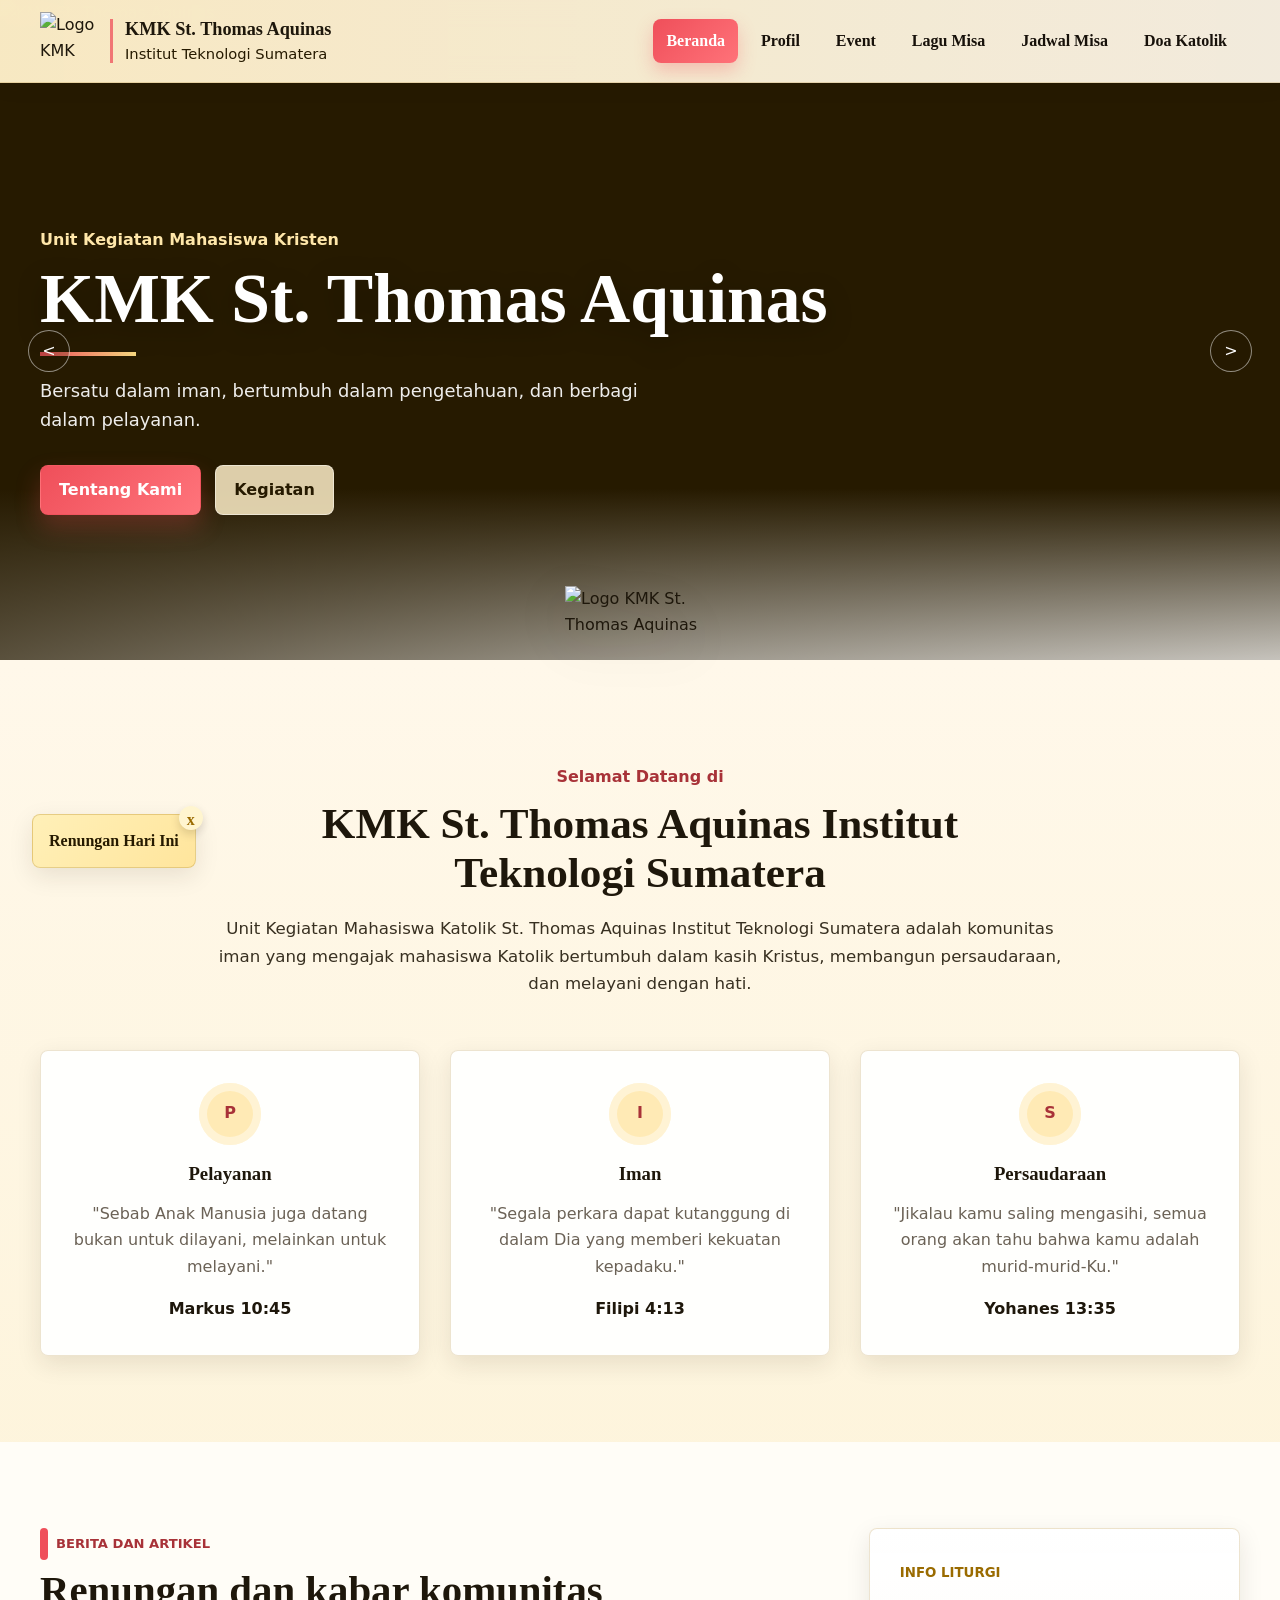
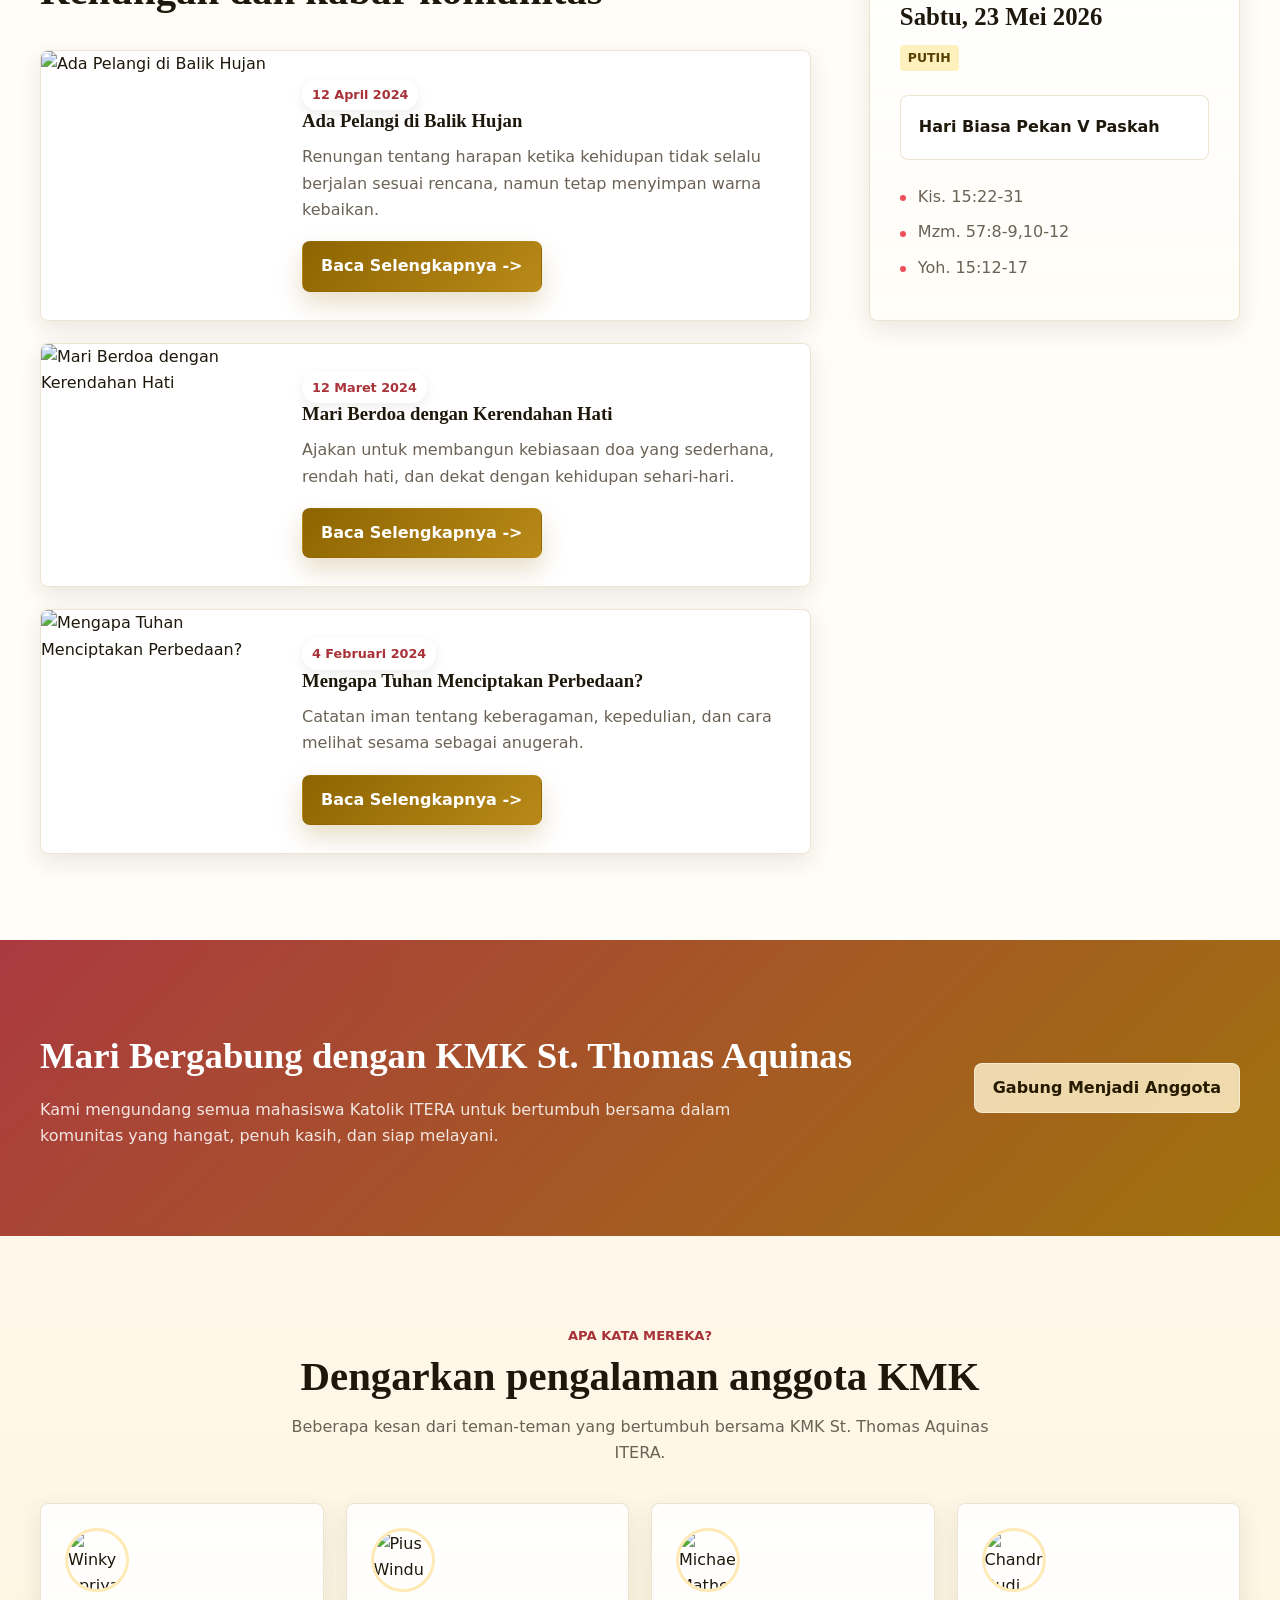
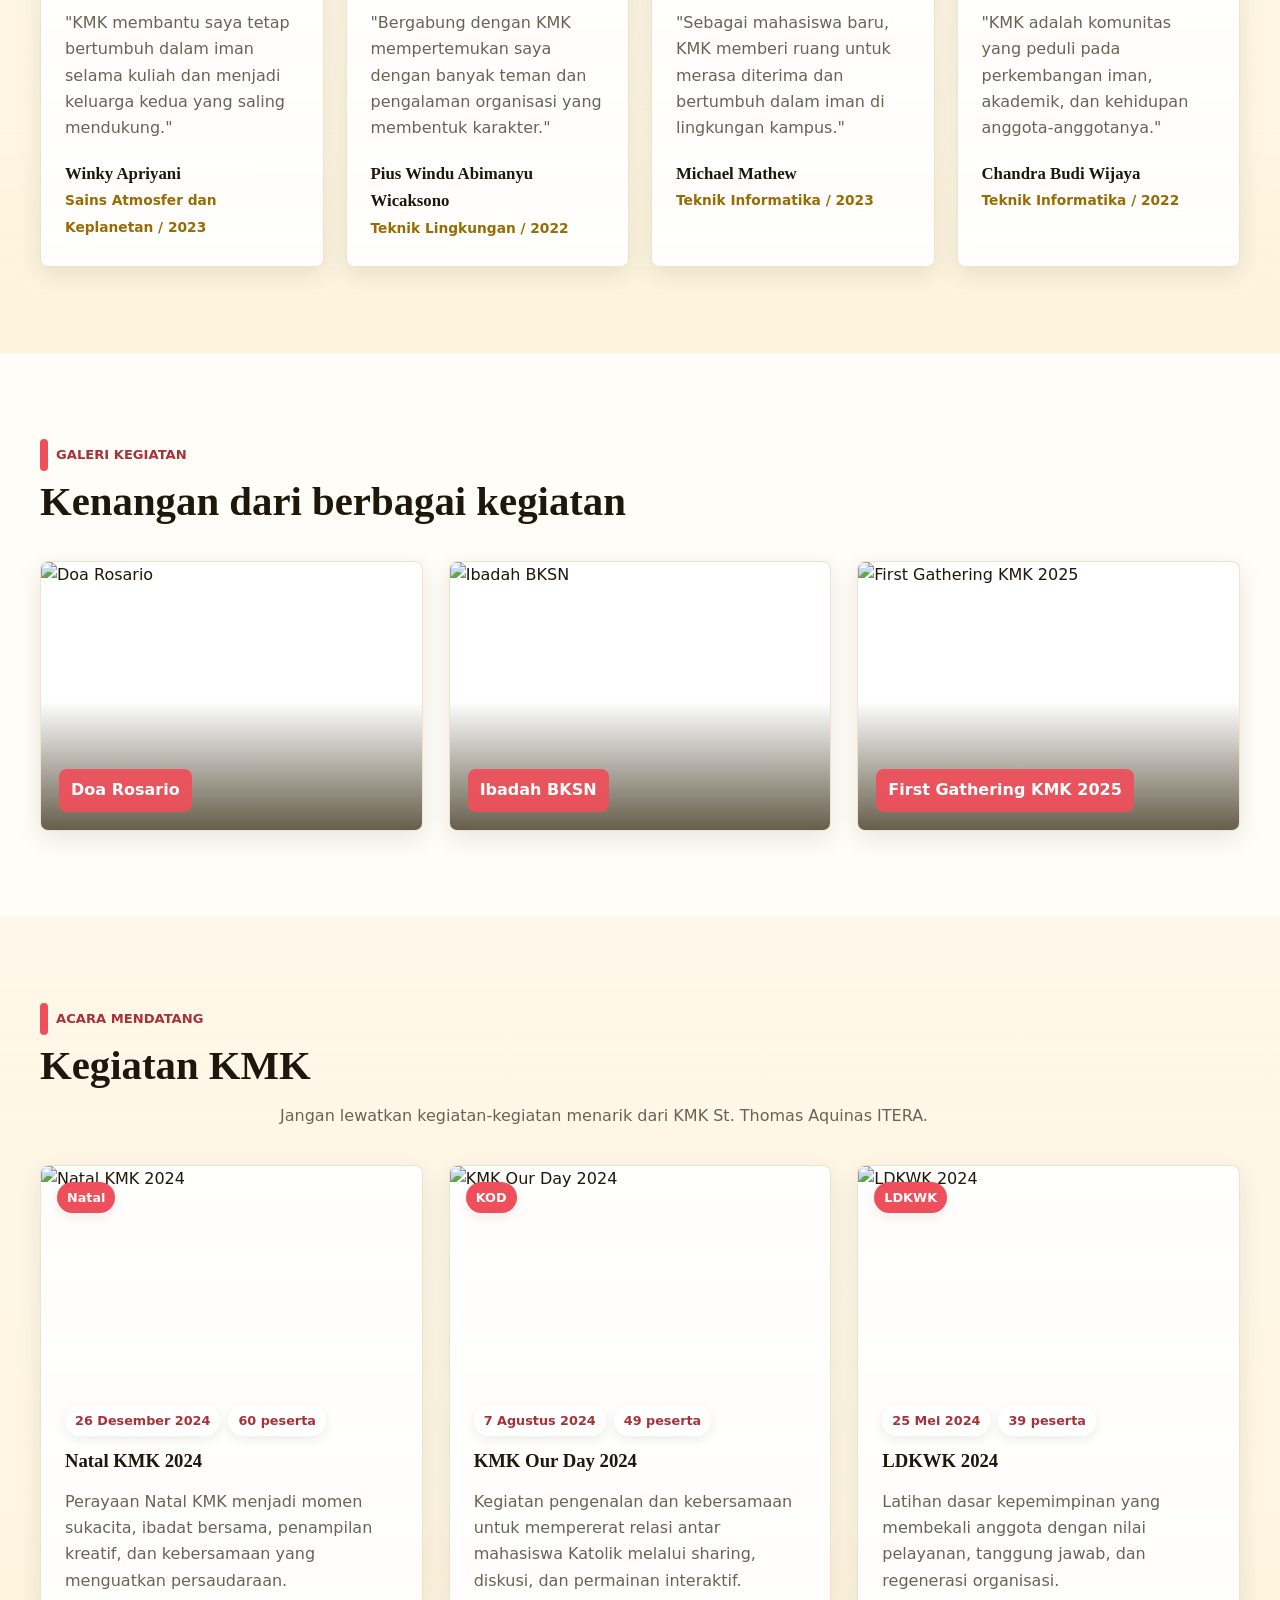
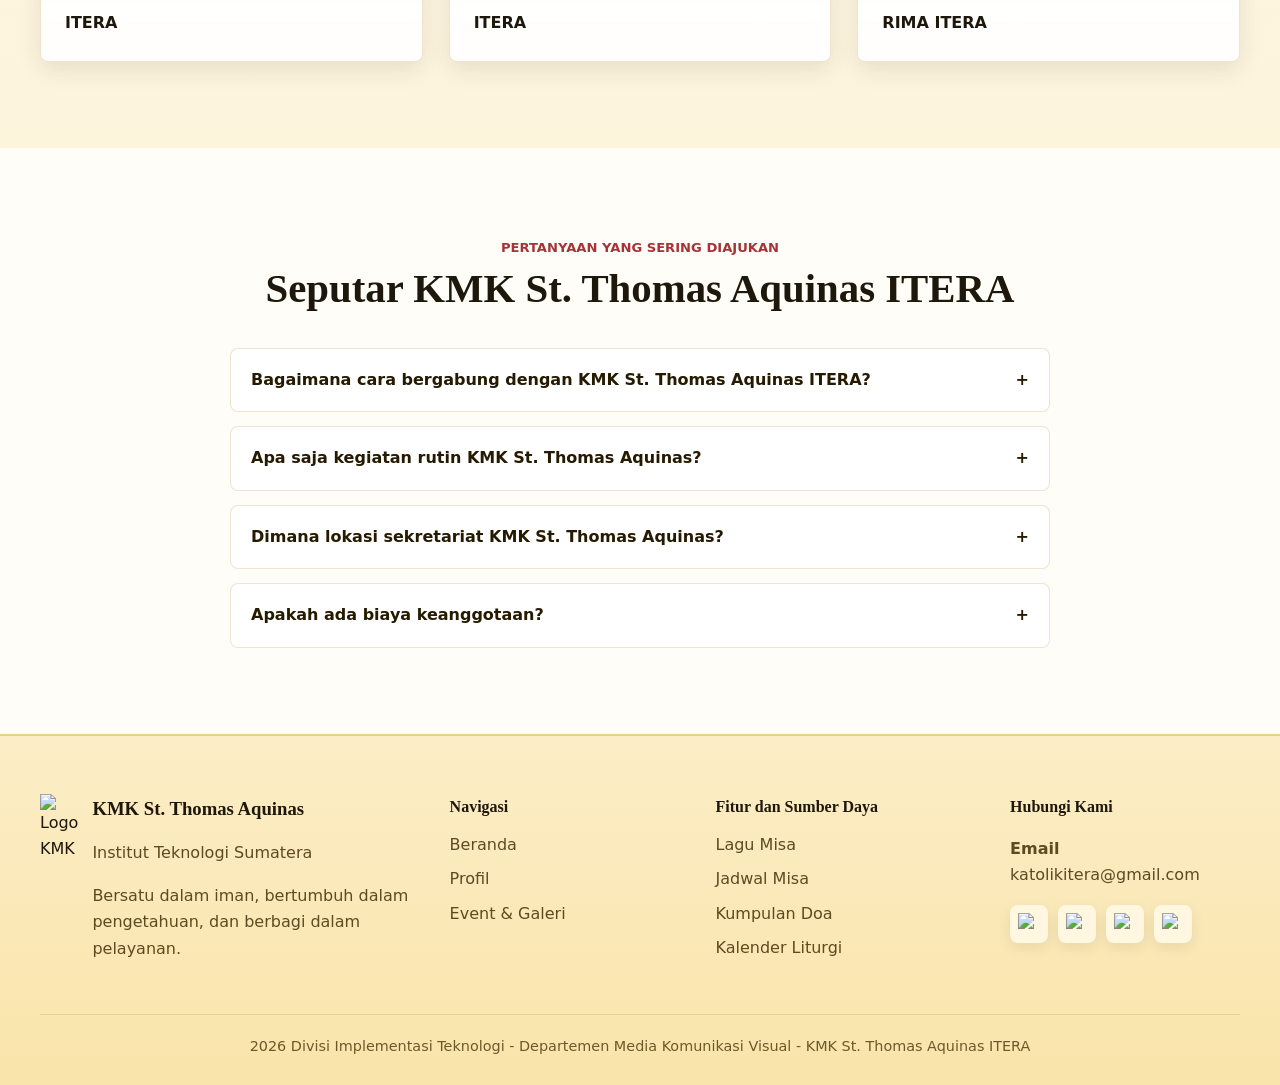
==== website/index.html @ 1ca4f27c "Add files via upload" ====
<!doctype html>
<html lang="id">
  <head>
    <meta charset="utf-8" />
    <meta name="viewport" content="width=device-width, initial-scale=1" />
    <title>KMK St. Thomas Aquinas ITERA</title>
    <link rel="stylesheet" href="styles.css" />
  </head>
  <body data-page="home">
    <div id="site-loader" class="site-loader" aria-hidden="true">
      <img alt="Logo KMK" src="https://www.kmkitera.com/logokmk.png" />
      <strong>KMK St. Thomas Aquinas</strong>
      <span>Institut Teknologi Sumatera</span>
    </div>
    <header id="site-header"></header>
    <main id="app"></main>
    <footer id="site-footer"></footer>
    <button id="to-top" class="to-top" type="button" aria-label="Kembali ke atas">^</button>
    <script src="data.js"></script>
    <script src="app.js" defer></script>
  </body>
</html>
---- website/styles.css ----
:root {
  --cream: #fcedc6;
  --cream-soft: #fff8ea;
  --paper: #fffdf7;
  --red: #ef4f5a;
  --red-dark: #a83238;
  --gold: #9a6b00;
  --gold-soft: #f5d77f;
  --brown: #261a00;
  --ink: #1e170b;
  --muted: #6b6256;
  --line: rgba(154, 107, 0, 0.18);
  --shadow: 0 18px 38px rgba(38, 26, 0, 0.12);
  --soft-shadow: 0 8px 24px rgba(38, 26, 0, 0.1);
  --radius: 8px;
  --serif: Georgia, "Times New Roman", serif;
  --sans: Inter, ui-sans-serif, system-ui, -apple-system, BlinkMacSystemFont, "Segoe UI", sans-serif;
}

* {
  box-sizing: border-box;
}

html {
  scroll-behavior: smooth;
}

body {
  margin: 0;
  color: var(--ink);
  background: var(--paper);
  font-family: var(--sans);
  line-height: 1.65;
  overflow-x: hidden;
}

body.menu-open {
  overflow: hidden;
}

img {
  display: block;
  max-width: 100%;
}

a {
  color: inherit;
  text-decoration: none;
}

button,
input,
select {
  font: inherit;
}

.site-loader {
  position: fixed;
  inset: 0;
  z-index: 999;
  display: grid;
  place-content: center;
  gap: 12px;
  text-align: center;
  color: var(--brown);
  background:
    linear-gradient(rgba(255, 255, 255, 0.22) 1px, transparent 1px),
    linear-gradient(90deg, rgba(255, 255, 255, 0.22) 1px, transparent 1px),
    linear-gradient(135deg, #fff4d4, #f9e6ad);
  background-size: 96px 96px, 96px 96px, auto;
  transition: opacity 0.55s ease, visibility 0.55s ease;
}

.site-loader img {
  width: 92px;
  margin: 0 auto;
  filter: drop-shadow(0 10px 16px rgba(38, 26, 0, 0.2));
  animation: loaderPulse 1.4s ease-in-out infinite;
}

.site-loader strong {
  font-family: var(--serif);
  font-size: 1.45rem;
}

.site-loader span {
  color: var(--muted);
}

.site-loader.done {
  opacity: 0;
  visibility: hidden;
}

.site-header {
  position: fixed;
  top: 0;
  left: 0;
  right: 0;
  z-index: 50;
  background: linear-gradient(90deg, rgba(252, 237, 198, 0.98), rgba(255, 248, 234, 0.94));
  border-bottom: 1px solid rgba(154, 107, 0, 0.18);
  box-shadow: 0 4px 18px rgba(38, 26, 0, 0.08);
  backdrop-filter: blur(14px);
}

.nav-shell {
  width: min(1200px, calc(100% - 48px));
  margin: 0 auto;
  min-height: 82px;
  display: flex;
  align-items: center;
  justify-content: space-between;
  gap: 28px;
}

.brand-link {
  display: flex;
  align-items: center;
  gap: 12px;
  min-width: 260px;
}

.brand-link img {
  width: 58px;
  height: 58px;
  object-fit: contain;
}

.brand-copy {
  border-left: 3px solid rgba(239, 79, 90, 0.75);
  padding-left: 12px;
  line-height: 1.2;
}

.brand-copy strong {
  display: block;
  font-family: var(--serif);
  font-size: 1.14rem;
  line-height: 1.1;
}

.brand-copy span {
  display: block;
  margin-top: 6px;
  color: var(--brown);
  font-size: 0.92rem;
}

.main-nav {
  display: flex;
  align-items: center;
  gap: 10px;
}

.nav-link {
  position: relative;
  display: inline-flex;
  align-items: center;
  justify-content: center;
  min-height: 42px;
  padding: 9px 13px;
  color: #17110a;
  font-family: var(--serif);
  font-weight: 700;
  border-radius: var(--radius);
  transition: color 0.25s ease, background 0.25s ease, transform 0.25s ease;
}

.nav-link:hover {
  color: var(--red-dark);
  transform: translateY(-1px);
}

.nav-link.active {
  color: #fff;
  background: linear-gradient(135deg, var(--red), #ff7279);
  box-shadow: 0 8px 18px rgba(239, 79, 90, 0.28);
}

.menu-toggle {
  display: none;
  width: 44px;
  height: 44px;
  align-items: center;
  justify-content: center;
  border: 1px solid rgba(154, 107, 0, 0.2);
  border-radius: var(--radius);
  background: #fff6dc;
  color: var(--brown);
  cursor: pointer;
}

.menu-toggle span,
.menu-toggle span::before,
.menu-toggle span::after {
  display: block;
  width: 20px;
  height: 2px;
  background: var(--brown);
  content: "";
  transition: transform 0.25s ease, opacity 0.25s ease;
}

.menu-toggle span::before {
  transform: translateY(-7px);
}

.menu-toggle span::after {
  transform: translateY(5px);
}

.menu-open .menu-toggle span {
  transform: rotate(45deg);
}

.menu-open .menu-toggle span::before {
  opacity: 0;
}

.menu-open .menu-toggle span::after {
  transform: translateY(-2px) rotate(-90deg);
}

.section {
  position: relative;
  padding: 86px 0;
}

.section-soft {
  background:
    linear-gradient(180deg, var(--cream-soft), rgba(252, 237, 198, 0.54));
}

.section-red {
  color: #fff;
  background:
    linear-gradient(135deg, rgba(168, 50, 56, 0.96), rgba(154, 107, 0, 0.95)),
    radial-gradient(circle at 10% 20%, rgba(255, 255, 255, 0.12), transparent 30%);
}

.container {
  width: min(1200px, calc(100% - 48px));
  margin: 0 auto;
}

.narrow {
  width: min(820px, calc(100% - 48px));
  margin: 0 auto;
}

.page-gap {
  padding-top: 82px;
}

.hero {
  position: relative;
  min-height: 660px;
  display: grid;
  align-items: center;
  padding-top: 82px;
  color: #fff;
  overflow: hidden;
  background: var(--brown);
}

.hero.hero-compact {
  min-height: 390px;
  padding-top: 82px;
}

.hero-gradient {
  min-height: 390px;
  padding-top: 82px;
  color: #fff;
  background:
    linear-gradient(135deg, rgba(168, 50, 56, 0.96), rgba(179, 125, 28, 0.94)),
    linear-gradient(90deg, rgba(255, 255, 255, 0.08) 1px, transparent 1px),
    linear-gradient(rgba(255, 255, 255, 0.08) 1px, transparent 1px);
  background-size: auto, 36px 36px, 36px 36px;
}

.hero-bg,
.hero-slide {
  position: absolute;
  inset: 0;
  width: 100%;
  height: 100%;
  object-fit: cover;
}

.hero-slide {
  opacity: 0;
  transform: scale(1.04);
  transition: opacity 0.9s ease, transform 5.5s ease;
}

.hero-slide.active {
  opacity: 1;
  transform: scale(1);
}

.hero-overlay {
  position: absolute;
  inset: 0;
  background:
    linear-gradient(90deg, rgba(38, 26, 0, 0.74), rgba(38, 26, 0, 0.42), rgba(38, 26, 0, 0.2)),
    linear-gradient(180deg, transparent 74%, rgba(255, 255, 255, 0.92));
}

.hero.hero-compact .hero-overlay {
  background: rgba(38, 26, 0, 0.55);
}

.hero-content {
  position: relative;
  z-index: 2;
  width: min(1200px, calc(100% - 48px));
  margin: 0 auto;
  animation: fadeUp 0.9s ease both;
}

.hero-centered .hero-content,
.hero-gradient .hero-content {
  text-align: center;
  width: min(840px, calc(100% - 48px));
}

.hero-kicker {
  display: inline-block;
  margin-bottom: 10px;
  color: #ffe7a9;
  font-weight: 800;
}

.hero h1 {
  max-width: 790px;
  margin: 0;
  font-family: var(--serif);
  font-size: 4.35rem;
  line-height: 1.02;
  text-shadow: 0 8px 28px rgba(0, 0, 0, 0.28);
}

.hero-centered h1,
.hero-gradient h1 {
  margin-left: auto;
  margin-right: auto;
}

.hero p {
  max-width: 620px;
  margin: 20px 0 0;
  font-size: 1.12rem;
  color: rgba(255, 255, 255, 0.92);
}

.hero-centered p,
.hero-gradient p {
  margin-left: auto;
  margin-right: auto;
}

.hero-line {
  width: 96px;
  height: 4px;
  margin: 18px 0 0;
  background: linear-gradient(90deg, var(--red), var(--gold-soft));
}

.hero-centered .hero-line,
.hero-gradient .hero-line {
  margin-left: auto;
  margin-right: auto;
}

.hero-actions {
  display: flex;
  flex-wrap: wrap;
  gap: 14px;
  margin-top: 30px;
}

.hero-centered .hero-actions {
  justify-content: center;
}

.slider-controls {
  position: absolute;
  z-index: 3;
  left: 28px;
  right: 28px;
  top: 50%;
  display: flex;
  justify-content: space-between;
  pointer-events: none;
}

.slide-control {
  width: 42px;
  height: 42px;
  border: 1px solid rgba(255, 255, 255, 0.5);
  color: #fff;
  border-radius: 50%;
  background: rgba(38, 26, 0, 0.25);
  cursor: pointer;
  pointer-events: auto;
  transition: background 0.25s ease, transform 0.25s ease;
}

.slide-control:hover {
  background: var(--red);
  transform: translateY(-2px);
}

.btn {
  display: inline-flex;
  align-items: center;
  justify-content: center;
  gap: 8px;
  min-height: 44px;
  padding: 11px 18px;
  border: 1px solid transparent;
  border-radius: var(--radius);
  font-weight: 800;
  cursor: pointer;
  transition: transform 0.25s ease, box-shadow 0.25s ease, background 0.25s ease;
}

.btn:hover {
  transform: translateY(-2px);
}

.btn-primary {
  color: #fff;
  background: linear-gradient(135deg, var(--red), #ff747b);
  box-shadow: 0 12px 24px rgba(239, 79, 90, 0.26);
}

.btn-gold {
  color: #fff;
  background: linear-gradient(135deg, #8d6400, #b98a19);
  box-shadow: 0 12px 24px rgba(154, 107, 0, 0.22);
}

.btn-soft {
  color: var(--brown);
  background: rgba(252, 237, 198, 0.86);
  border-color: rgba(255, 255, 255, 0.45);
}

.section-title {
  margin-bottom: 36px;
}

.section-title.center {
  text-align: center;
}

.section-title .eyebrow {
  display: inline-flex;
  align-items: center;
  gap: 8px;
  margin-bottom: 8px;
  color: var(--red-dark);
  font-size: 0.82rem;
  font-weight: 900;
  text-transform: uppercase;
}

.section-title .eyebrow::before {
  width: 8px;
  height: 32px;
  border-radius: 5px;
  background: var(--red);
  content: "";
}

.section-title.center .eyebrow::before {
  display: none;
}

.section-title h2 {
  margin: 0;
  font-family: var(--serif);
  font-size: 2.55rem;
  line-height: 1.12;
}

.section-title p {
  max-width: 720px;
  margin: 14px auto 0;
  color: var(--muted);
}

.welcome-logo {
  width: 150px;
  height: 150px;
  margin: -160px auto 28px;
  object-fit: contain;
  position: relative;
  z-index: 4;
  filter: drop-shadow(0 18px 24px rgba(38, 26, 0, 0.22));
  animation: floatLogo 4s ease-in-out infinite;
}

.welcome-text {
  text-align: center;
}

.welcome-text .hero-kicker {
  color: var(--red-dark);
  font-weight: 900;
}

.welcome-text h2 {
  max-width: 720px;
  margin: 0 auto 18px;
  font-family: var(--serif);
  font-size: 2.7rem;
  line-height: 1.12;
}

.welcome-text p {
  max-width: 860px;
  margin: 0 auto;
  color: #383021;
  font-size: 1.04rem;
}

.pillar-grid {
  display: grid;
  grid-template-columns: repeat(3, 1fr);
  gap: 30px;
  margin-top: 52px;
}

.card {
  position: relative;
  border: 1px solid var(--line);
  border-radius: var(--radius);
  background: rgba(255, 255, 255, 0.92);
  box-shadow: var(--soft-shadow);
  overflow: hidden;
  transition: transform 0.28s ease, box-shadow 0.28s ease, border-color 0.28s ease;
}

.card:hover {
  transform: translateY(-6px);
  border-color: rgba(239, 79, 90, 0.35);
  box-shadow: var(--shadow);
}

.pillar-card {
  min-height: 255px;
  padding: 32px 28px;
  text-align: center;
}

.icon-badge {
  display: grid;
  place-items: center;
  width: 62px;
  height: 62px;
  margin: 0 auto 18px;
  border-radius: 50%;
  color: var(--red-dark);
  background: #ffeab5;
  box-shadow: inset 0 0 0 8px rgba(255, 255, 255, 0.42);
  font-weight: 900;
}

.pillar-card h3,
.article-card h3,
.event-card h3,
.church-card h3,
.song-card h3,
.role-card h3 {
  margin: 0;
  font-family: var(--serif);
  line-height: 1.2;
}

.pillar-card p,
.song-card p,
.role-card p {
  color: var(--muted);
}

.two-column {
  display: grid;
  grid-template-columns: minmax(0, 1.35fr) minmax(320px, 0.65fr);
  gap: 58px;
  align-items: start;
}

.article-list {
  display: grid;
  gap: 22px;
}

.article-card {
  display: grid;
  grid-template-columns: 235px 1fr;
  gap: 26px;
  min-height: 185px;
}

.article-card img {
  height: 100%;
  min-height: 185px;
  width: 100%;
  object-fit: cover;
}

.article-body {
  padding: 28px 28px 28px 0;
}

.date-pill,
.category-pill,
.meta-pill {
  display: inline-flex;
  align-items: center;
  min-height: 30px;
  padding: 5px 10px;
  border-radius: 999px;
  background: rgba(255, 255, 255, 0.88);
  color: var(--red-dark);
  font-size: 0.8rem;
  font-weight: 800;
  box-shadow: 0 4px 12px rgba(38, 26, 0, 0.08);
}

.article-body p {
  margin: 12px 0 18px;
  color: var(--muted);
}

.liturgy-card {
  position: sticky;
  top: 112px;
  padding: 30px;
  background:
    linear-gradient(180deg, rgba(255, 255, 255, 0.98), rgba(255, 253, 247, 0.95));
}

.liturgy-card small {
  color: var(--gold);
  font-weight: 900;
  text-transform: uppercase;
}

.liturgy-card h3 {
  margin: 12px 0 6px;
  font-family: var(--serif);
  font-size: 1.55rem;
}

.liturgy-card .color {
  display: inline-flex;
  padding: 3px 8px;
  border-radius: 4px;
  color: #584000;
  background: #fff1be;
  font-size: 0.78rem;
  font-weight: 900;
  text-transform: uppercase;
}

.celebration {
  margin: 24px 0;
  padding: 18px;
  border: 1px solid var(--line);
  border-radius: var(--radius);
  background: #fff;
  font-weight: 800;
}

.reading-list {
  margin: 0;
  padding: 0;
  list-style: none;
  color: var(--muted);
}

.reading-list li {
  position: relative;
  padding-left: 18px;
  margin: 9px 0;
}

.reading-list li::before {
  position: absolute;
  left: 0;
  top: 0.72em;
  width: 6px;
  height: 6px;
  border-radius: 50%;
  background: var(--red);
  content: "";
}

.join-content {
  display: grid;
  grid-template-columns: minmax(0, 1fr) auto;
  gap: 28px;
  align-items: center;
}

.join-content h2 {
  margin: 0 0 10px;
  font-family: var(--serif);
  font-size: 2.3rem;
}

.join-content p {
  max-width: 760px;
  margin: 0;
  color: rgba(255, 255, 255, 0.86);
}

.testimonials {
  display: grid;
  grid-template-columns: repeat(4, 1fr);
  gap: 22px;
}

.testimonial-card {
  padding: 24px;
}

.testimonial-card img {
  width: 64px;
  height: 64px;
  object-fit: cover;
  border-radius: 50%;
  border: 3px solid #ffeab5;
}

.testimonial-card blockquote {
  margin: 18px 0;
  color: var(--muted);
}

.testimonial-card h3 {
  margin: 0;
  font-family: var(--serif);
  font-size: 1.05rem;
}

.testimonial-card span {
  color: var(--gold);
  font-size: 0.86rem;
  font-weight: 800;
}

.gallery-grid,
.event-grid,
.church-grid,
.song-grid,
.role-grid {
  display: grid;
  gap: 26px;
}

.gallery-grid {
  grid-template-columns: repeat(3, 1fr);
}

.gallery-card {
  min-height: 270px;
}

.gallery-card img,
.event-card img,
.church-card img {
  width: 100%;
  height: 100%;
  object-fit: cover;
  transition: transform 0.55s ease;
}

.gallery-card:hover img,
.event-card:hover img,
.church-card:hover img {
  transform: scale(1.05);
}

.gallery-card span {
  position: absolute;
  left: 18px;
  bottom: 18px;
  z-index: 2;
  padding: 8px 12px;
  color: #fff;
  background: rgba(239, 79, 90, 0.92);
  border-radius: var(--radius);
  font-weight: 900;
}

.gallery-card::after {
  position: absolute;
  inset: 0;
  background: linear-gradient(180deg, transparent 52%, rgba(38, 26, 0, 0.7));
  content: "";
}

.faq-list {
  display: grid;
  gap: 14px;
}

.faq-item {
  border: 1px solid var(--line);
  border-radius: var(--radius);
  background: #fff;
  overflow: hidden;
}

.faq-question {
  width: 100%;
  display: flex;
  align-items: center;
  justify-content: space-between;
  gap: 14px;
  padding: 18px 20px;
  border: 0;
  background: transparent;
  color: var(--brown);
  text-align: left;
  font-weight: 900;
  cursor: pointer;
}

.faq-answer {
  max-height: 0;
  overflow: hidden;
  transition: max-height 0.3s ease;
}

.faq-answer p {
  margin: 0;
  padding: 0 20px 20px;
  color: var(--muted);
}

.faq-item.open .faq-answer {
  max-height: 220px;
}

.page-hero {
  position: relative;
}

.history-grid {
  display: grid;
  grid-template-columns: minmax(0, 1fr) 390px;
  gap: 56px;
  align-items: center;
}

.history-copy {
  border-left: 4px solid var(--gold);
  padding-left: 28px;
}

.history-copy h2,
.vision-panel h2 {
  margin: 0 0 20px;
  font-family: var(--serif);
  font-size: 2.45rem;
}

.history-copy p {
  color: var(--muted);
}

.history-image {
  aspect-ratio: 4 / 3;
  object-fit: cover;
  border-radius: var(--radius);
  box-shadow: var(--shadow);
}

.milestones {
  display: grid;
  gap: 12px;
  margin-top: 24px;
}

.milestone {
  display: grid;
  grid-template-columns: 118px 1fr;
  gap: 14px;
  align-items: center;
  padding: 14px;
  border: 1px solid var(--line);
  border-radius: var(--radius);
  background: #fff;
}

.milestone strong {
  color: var(--red-dark);
}

.vision-panel {
  display: grid;
  grid-template-columns: 0.8fr 1.2fr;
  gap: 34px;
  align-items: stretch;
}

.vision-quote {
  padding: 34px;
  color: #fff;
  background: linear-gradient(135deg, var(--red-dark), var(--gold));
  border-radius: var(--radius);
  font-family: var(--serif);
  font-size: 1.28rem;
  line-height: 1.55;
}

.mission-grid,
.role-grid {
  grid-template-columns: repeat(2, 1fr);
}

.mission-card,
.role-card {
  padding: 26px;
}

.mission-card strong {
  display: inline-flex;
  margin-bottom: 16px;
  color: var(--red);
  font-family: var(--serif);
  font-size: 2rem;
}

.filter-bar {
  display: grid;
  grid-template-columns: minmax(0, 1fr) 200px;
  gap: 16px;
  margin: -56px auto 48px;
  position: relative;
  z-index: 4;
}

.filter-bar.single {
  grid-template-columns: minmax(0, 1fr);
}

.search-box,
.select-box {
  min-height: 54px;
  width: 100%;
  border: 1px solid rgba(154, 107, 0, 0.22);
  border-radius: 999px;
  background: #fff;
  color: var(--ink);
  padding: 0 22px;
  outline: 0;
  box-shadow: var(--soft-shadow);
}

.event-grid {
  grid-template-columns: repeat(3, 1fr);
}

.event-card {
  display: grid;
  grid-template-rows: 215px 1fr;
}

.event-image {
  position: relative;
  overflow: hidden;
}

.event-image .category-pill {
  position: absolute;
  left: 16px;
  top: 16px;
  z-index: 2;
  color: #fff;
  background: var(--red);
}

.event-body {
  padding: 24px;
}

.event-meta {
  display: flex;
  flex-wrap: wrap;
  gap: 8px;
  margin-bottom: 14px;
}

.event-body p,
.church-card p {
  color: var(--muted);
}

.song-grid {
  grid-template-columns: repeat(3, 1fr);
}

.song-card {
  padding: 24px;
}

.song-top {
  display: flex;
  justify-content: space-between;
  gap: 12px;
  margin-bottom: 20px;
}

.song-code {
  display: inline-flex;
  align-items: center;
  padding: 5px 10px;
  border-radius: 999px;
  color: #fff;
  background: var(--red-dark);
  font-size: 0.82rem;
  font-weight: 900;
}

.favorite {
  width: 36px;
  height: 36px;
  border: 1px solid var(--line);
  border-radius: 50%;
  color: var(--red);
  background: #fff6dc;
  cursor: pointer;
}

.favorite.active {
  color: #fff;
  background: var(--red);
}

.schedule-note {
  display: flex;
  justify-content: flex-end;
  margin: 28px 0 32px;
}

.schedule-note span {
  display: inline-flex;
  align-items: center;
  gap: 10px;
  padding: 13px 18px;
  border-radius: var(--radius);
  background: #fff;
  box-shadow: var(--soft-shadow);
  color: var(--muted);
}

.status-dot {
  width: 12px;
  height: 12px;
  border-radius: 50%;
  background: #27d76f;
  box-shadow: 0 0 0 8px rgba(39, 215, 111, 0.13);
}

.church-grid {
  grid-template-columns: repeat(3, 1fr);
}

.church-card {
  display: grid;
  grid-template-rows: 190px 1fr;
}

.church-card figure {
  position: relative;
  margin: 0;
  overflow: hidden;
}

.church-card figure::after {
  position: absolute;
  inset: 0;
  background: linear-gradient(180deg, rgba(38, 26, 0, 0.08), rgba(168, 50, 56, 0.3));
  content: "";
}

.church-body {
  padding: 24px;
}

.times {
  display: grid;
  gap: 8px;
  margin: 18px 0 20px;
}

.time-row {
  display: flex;
  justify-content: space-between;
  gap: 12px;
  padding: 10px 12px;
  border: 1px solid var(--line);
  border-radius: var(--radius);
  background: #fff8ea;
}

.time-row strong {
  color: var(--red-dark);
}

.prayer-grid {
  display: grid;
  grid-template-columns: repeat(3, 1fr);
  gap: 24px;
}

.prayer-card {
  border: 1px solid var(--line);
  border-radius: var(--radius);
  background: #fff;
  box-shadow: var(--soft-shadow);
  overflow: hidden;
}

.prayer-card summary {
  display: flex;
  align-items: center;
  justify-content: space-between;
  min-height: 82px;
  padding: 20px 22px;
  color: var(--gold);
  font-family: var(--serif);
  font-size: 1.28rem;
  font-weight: 900;
  cursor: pointer;
  list-style: none;
}

.prayer-card summary::-webkit-details-marker {
  display: none;
}

.prayer-card summary span {
  display: grid;
  place-items: center;
  width: 34px;
  height: 34px;
  border-radius: var(--radius);
  color: #fff;
  background: linear-gradient(135deg, var(--red-dark), var(--gold));
  font-family: var(--sans);
  font-size: 0.92rem;
}

.prayer-card[open] summary {
  border-bottom: 1px solid var(--line);
}

.prayer-card pre {
  margin: 0;
  padding: 20px 22px 24px;
  white-space: pre-wrap;
  color: var(--muted);
  font-family: var(--sans);
}

.floating-reflection {
  position: fixed;
  left: 32px;
  bottom: 32px;
  z-index: 20;
  max-width: 210px;
  padding: 13px 16px;
  border: 1px solid rgba(154, 107, 0, 0.25);
  border-radius: var(--radius);
  background: linear-gradient(135deg, #fff0b8, #ffe59c);
  color: var(--brown);
  box-shadow: var(--soft-shadow);
  font-family: var(--serif);
  font-weight: 700;
  animation: floatLogo 4.6s ease-in-out infinite;
}

.floating-reflection button {
  position: absolute;
  right: -8px;
  top: -9px;
  width: 24px;
  height: 24px;
  border: 0;
  border-radius: 50%;
  background: #fff5cf;
  color: var(--gold);
  cursor: pointer;
  box-shadow: 0 4px 10px rgba(38, 26, 0, 0.16);
}

.to-top {
  position: fixed;
  right: 28px;
  bottom: 28px;
  z-index: 22;
  width: 48px;
  height: 48px;
  border: 1px solid rgba(154, 107, 0, 0.25);
  border-radius: 50%;
  color: var(--red-dark);
  background: #ffe990;
  box-shadow: var(--soft-shadow);
  cursor: pointer;
  opacity: 0;
  visibility: hidden;
  transform: translateY(10px);
  transition: opacity 0.25s ease, visibility 0.25s ease, transform 0.25s ease;
}

.to-top.show {
  opacity: 1;
  visibility: visible;
  transform: translateY(0);
}

.site-footer {
  background: linear-gradient(180deg, var(--cream), #f9e4aa);
  border-top: 2px solid rgba(154, 107, 0, 0.16);
  padding: 58px 0 26px;
}

.footer-grid {
  display: grid;
  grid-template-columns: 1.3fr 0.8fr 0.9fr 0.8fr;
  gap: 36px;
}

.footer-brand {
  display: flex;
  gap: 14px;
}

.footer-brand img {
  width: 66px;
  height: 66px;
  object-fit: contain;
}

.footer-grid h3,
.footer-grid h4 {
  margin: 0 0 12px;
  font-family: var(--serif);
}

.footer-grid p,
.footer-grid a {
  color: #5e4a20;
}

.footer-links {
  display: grid;
  gap: 8px;
}

.socials {
  display: flex;
  gap: 10px;
}

.socials a {
  display: grid;
  place-items: center;
  width: 38px;
  height: 38px;
  border-radius: var(--radius);
  background: #fff7df;
  box-shadow: 0 5px 14px rgba(38, 26, 0, 0.08);
}

.socials img {
  width: 22px;
  height: 22px;
  object-fit: contain;
}

.copyright {
  margin-top: 36px;
  padding-top: 20px;
  border-top: 1px solid rgba(154, 107, 0, 0.18);
  color: #6d5829;
  font-size: 0.9rem;
  text-align: center;
}

.reveal {
  opacity: 0;
  transform: translateY(26px);
  transition: opacity 0.7s ease, transform 0.7s ease;
}

.reveal.in-view {
  opacity: 1;
  transform: translateY(0);
}

.empty-state {
  grid-column: 1 / -1;
  padding: 34px;
  border: 1px dashed rgba(154, 107, 0, 0.3);
  border-radius: var(--radius);
  color: var(--muted);
  text-align: center;
  background: rgba(255, 255, 255, 0.7);
}

@keyframes loaderPulse {
  0%, 100% {
    transform: scale(1);
  }
  50% {
    transform: scale(1.05);
  }
}

@keyframes fadeUp {
  from {
    opacity: 0;
    transform: translateY(24px);
  }
  to {
    opacity: 1;
    transform: translateY(0);
  }
}

@keyframes floatLogo {
  0%, 100% {
    transform: translateY(0);
  }
  50% {
    transform: translateY(-10px);
  }
}

@media (max-width: 1080px) {
  .main-nav {
    gap: 4px;
  }

  .nav-link {
    padding: 8px 9px;
  }

  .hero h1 {
    font-size: 3.35rem;
  }

  .pillar-grid,
  .event-grid,
  .church-grid,
  .song-grid,
  .prayer-grid {
    grid-template-columns: repeat(2, 1fr);
  }

  .testimonials,
  .footer-grid {
    grid-template-columns: repeat(2, 1fr);
  }

  .history-grid,
  .vision-panel,
  .two-column {
    grid-template-columns: 1fr;
  }

  .liturgy-card {
    position: static;
  }
}

@media (max-width: 820px) {
  .nav-shell {
    width: min(100% - 30px, 1200px);
    min-height: 72px;
  }

  .brand-link {
    min-width: 0;
  }

  .brand-link img {
    width: 48px;
    height: 48px;
  }

  .brand-copy strong {
    font-size: 1rem;
  }

  .brand-copy span {
    font-size: 0.82rem;
  }

  .menu-toggle {
    display: inline-flex;
  }

  .main-nav {
    position: fixed;
    left: 0;
    right: 0;
    top: 72px;
    display: grid;
    gap: 8px;
    padding: 18px;
    background: rgba(255, 248, 234, 0.98);
    border-bottom: 1px solid var(--line);
    transform: translateY(-120%);
    opacity: 0;
    visibility: hidden;
    transition: transform 0.25s ease, opacity 0.25s ease, visibility 0.25s ease;
  }

  .menu-open .main-nav {
    transform: translateY(0);
    opacity: 1;
    visibility: visible;
  }

  .nav-link {
    justify-content: flex-start;
  }

  .page-gap,
  .hero,
  .hero.hero-compact,
  .hero-gradient {
    padding-top: 72px;
  }

  .hero,
  .hero.hero-compact,
  .hero-gradient {
    min-height: 500px;
  }

  .hero h1 {
    font-size: 2.55rem;
  }

  .hero p {
    font-size: 1rem;
  }

  .section {
    padding: 62px 0;
  }

  .container,
  .narrow,
  .hero-content {
    width: min(100% - 30px, 1200px);
  }

  .welcome-logo {
    width: 120px;
    height: 120px;
    margin-top: -120px;
  }

  .welcome-text h2,
  .section-title h2,
  .history-copy h2,
  .vision-panel h2 {
    font-size: 2rem;
  }

  .article-card {
    grid-template-columns: 1fr;
  }

  .article-body {
    padding: 0 22px 24px;
  }

  .article-card img {
    height: 210px;
  }

  .join-content,
  .filter-bar {
    grid-template-columns: 1fr;
  }

  .filter-bar {
    margin-top: -36px;
  }

  .gallery-grid,
  .pillar-grid,
  .event-grid,
  .church-grid,
  .song-grid,
  .prayer-grid,
  .mission-grid,
  .role-grid,
  .testimonials,
  .footer-grid {
    grid-template-columns: 1fr;
  }

  .floating-reflection {
    display: none;
  }
}

@media (max-width: 520px) {
  .brand-copy span {
    display: none;
  }

  .hero-actions {
    display: grid;
  }

  .hero h1 {
    font-size: 2.18rem;
  }

  .slider-controls {
    display: none;
  }

  .slide-control {
    width: 36px;
    height: 36px;
  }

  .milestone {
    grid-template-columns: 1fr;
  }

  .schedule-note {
    justify-content: flex-start;
  }

  .footer-brand {
    display: grid;
  }

  .to-top {
    right: 16px;
    bottom: 16px;
  }
}

@media (prefers-reduced-motion: reduce) {
  *,
  *::before,
  *::after {
    animation-duration: 0.001ms !important;
    animation-iteration-count: 1 !important;
    scroll-behavior: auto !important;
    transition-duration: 0.001ms !important;
  }
}
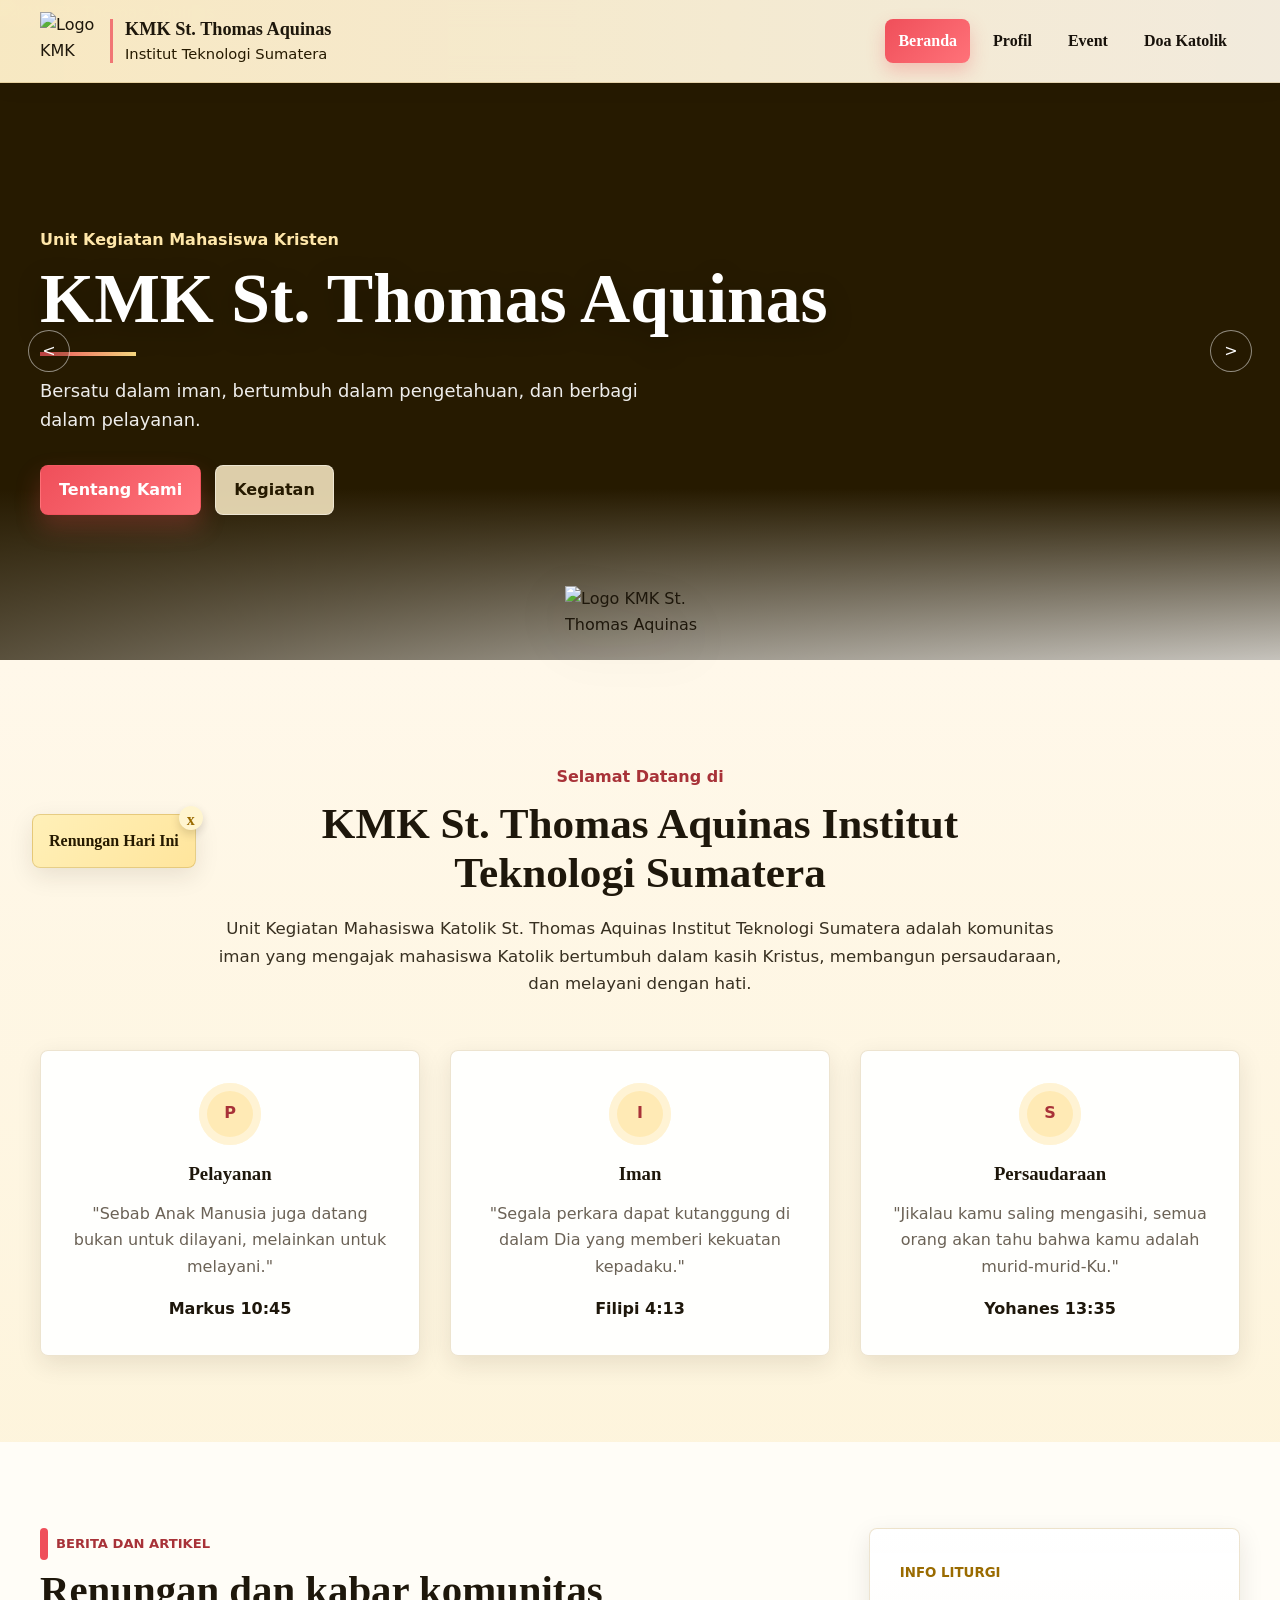
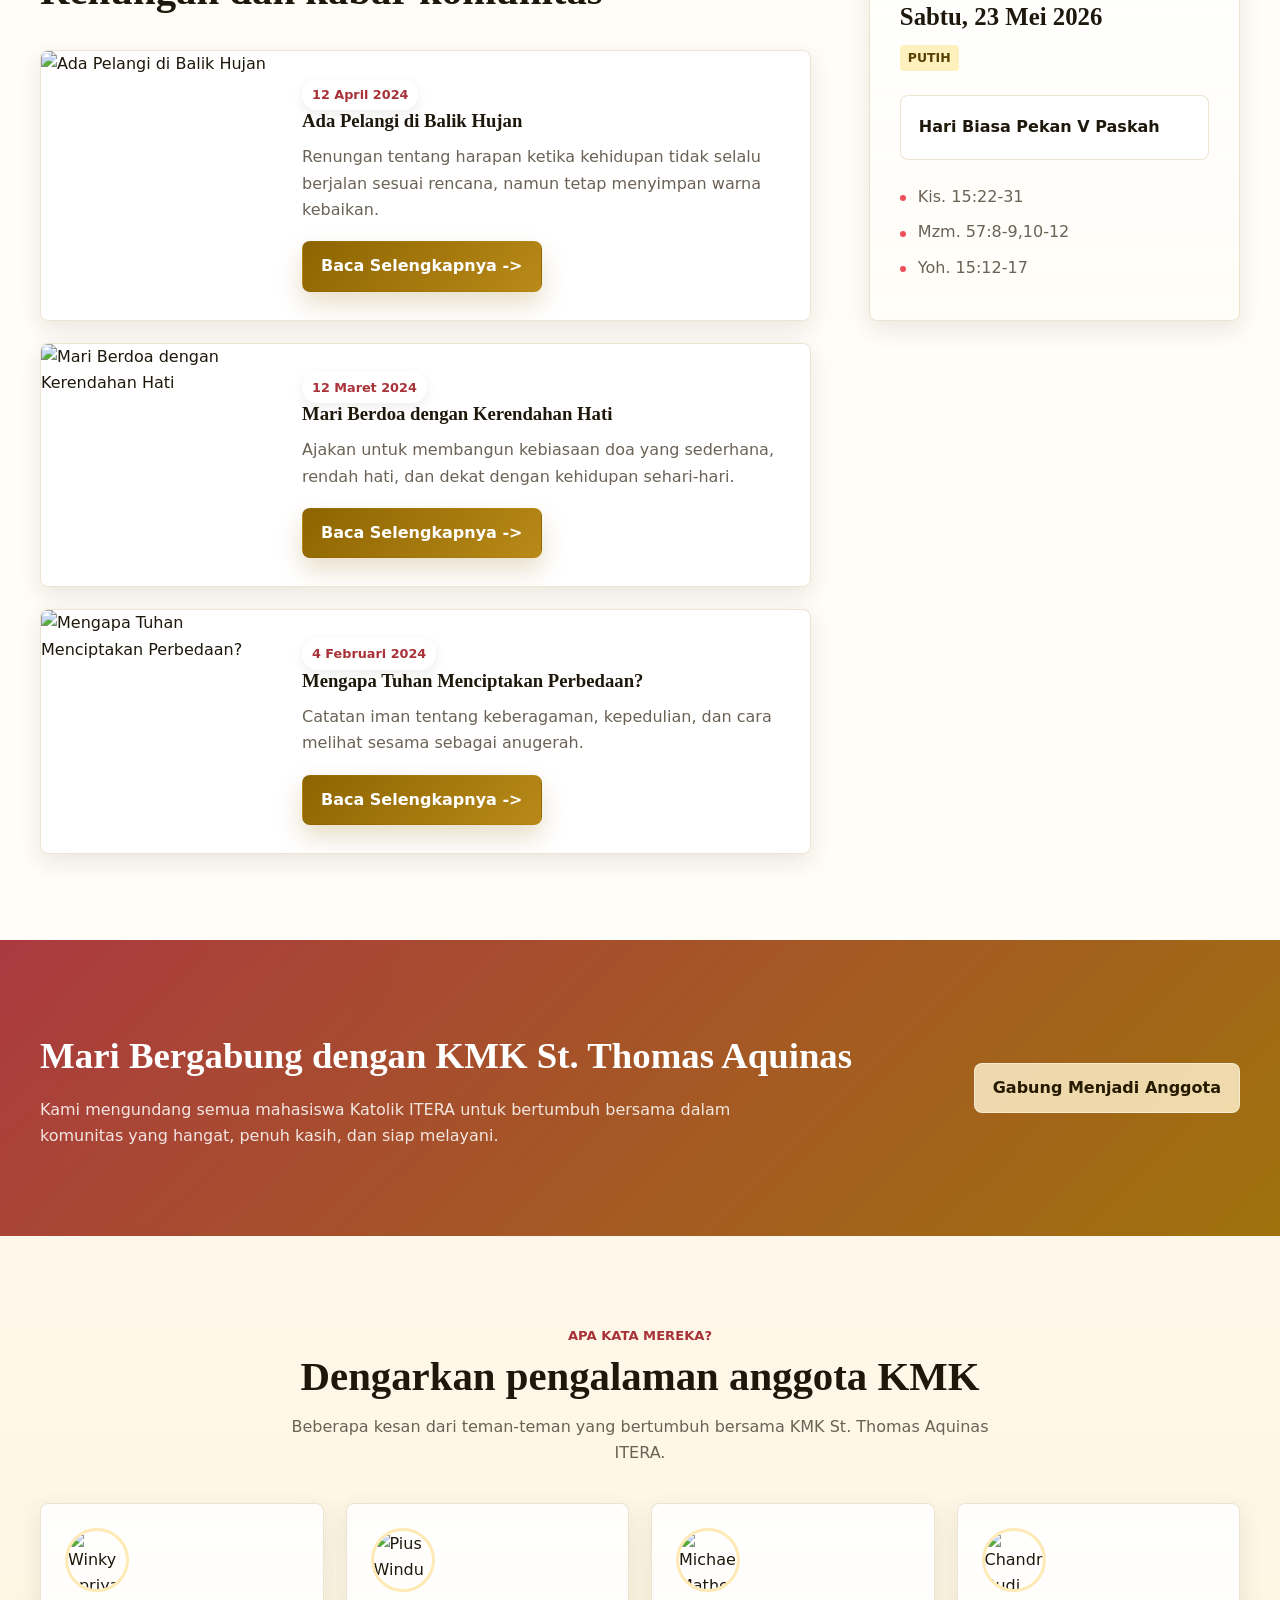
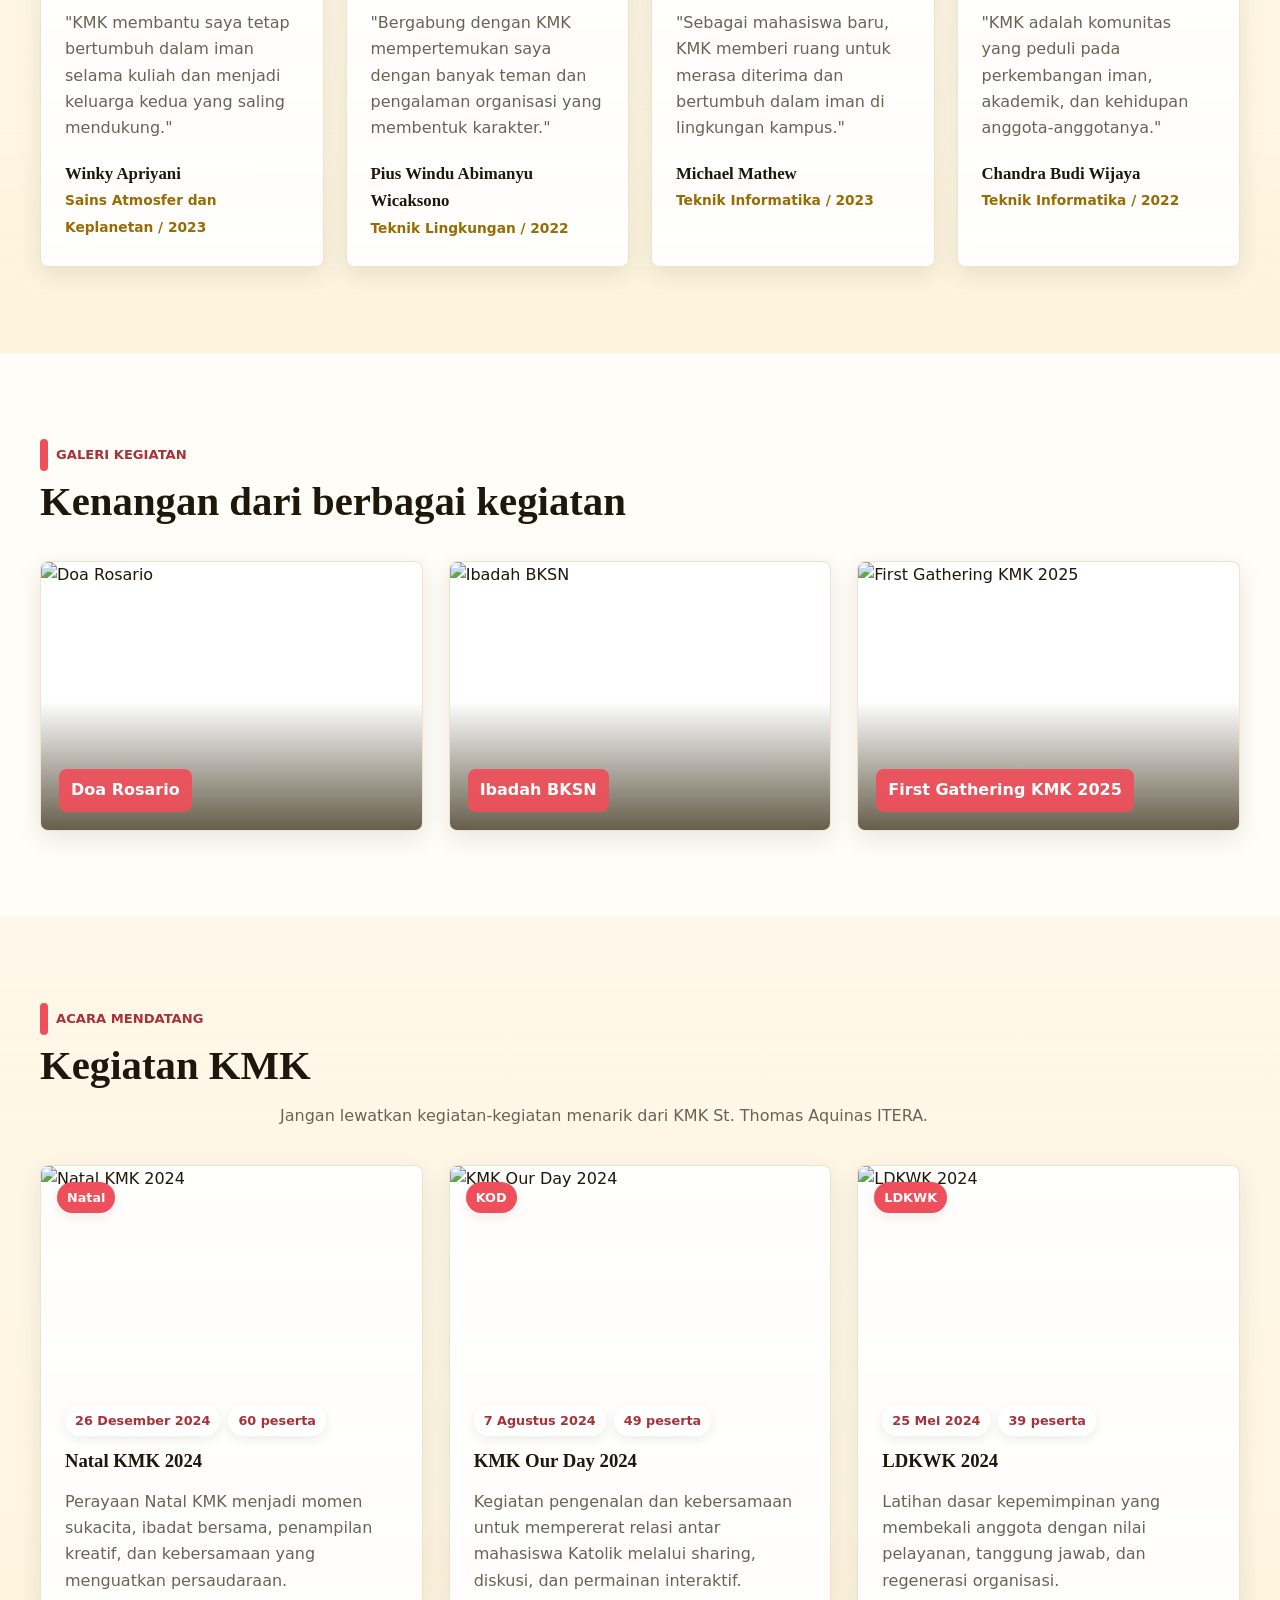
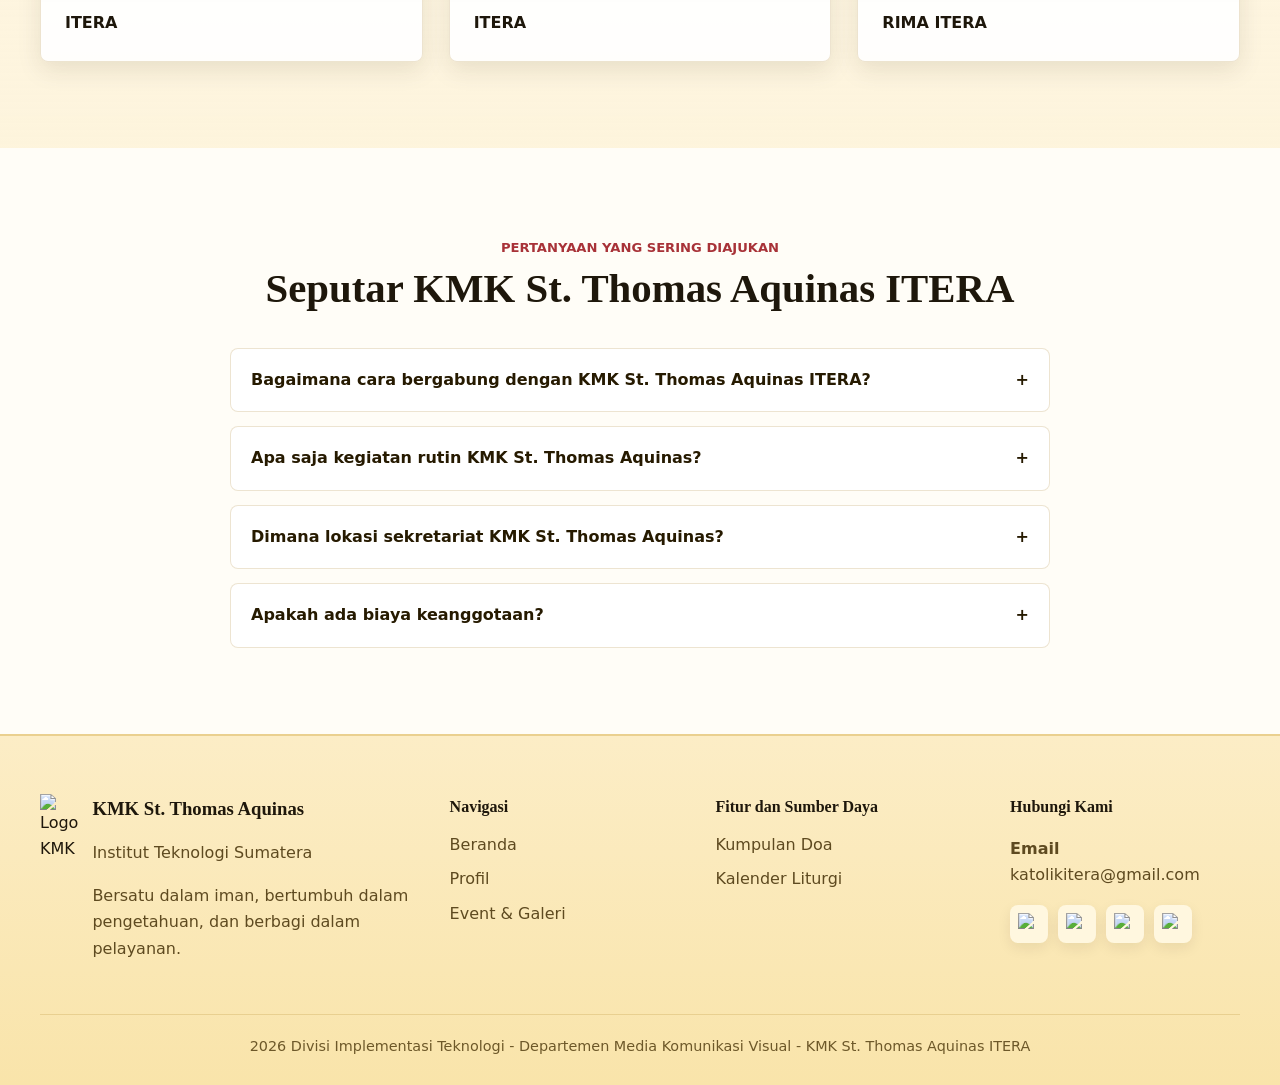
==== commit 6d78b56a: "Merge branch 'main' of https://github.com/BangRap/Perancangan-Web" ====
--- a/website/index.html
+++ b/website/index.html
@@ -3,14 +3,14 @@
   <head>
     <meta charset="utf-8" />
     <meta name="viewport" content="width=device-width, initial-scale=1" />
-    <title>KMK St. Thomas Aquinas ITERA</title>
+    <title>FORUM KELUARGA MAHASISWA KATOLIK</title>
     <link rel="stylesheet" href="styles.css" />
   </head>
   <body data-page="home">
     <div id="site-loader" class="site-loader" aria-hidden="true">
       <img alt="Logo KMK" src="https://www.kmkitera.com/logokmk.png" />
-      <strong>KMK St. Thomas Aquinas</strong>
-      <span>Institut Teknologi Sumatera</span>
+      <strong>FORUM KELUARGA MAHASISWA KATOLIK</strong>
+      <span>Sekolah Vokasi institut Pertanian Bogor</span>
     </div>
     <header id="site-header"></header>
     <main id="app"></main>
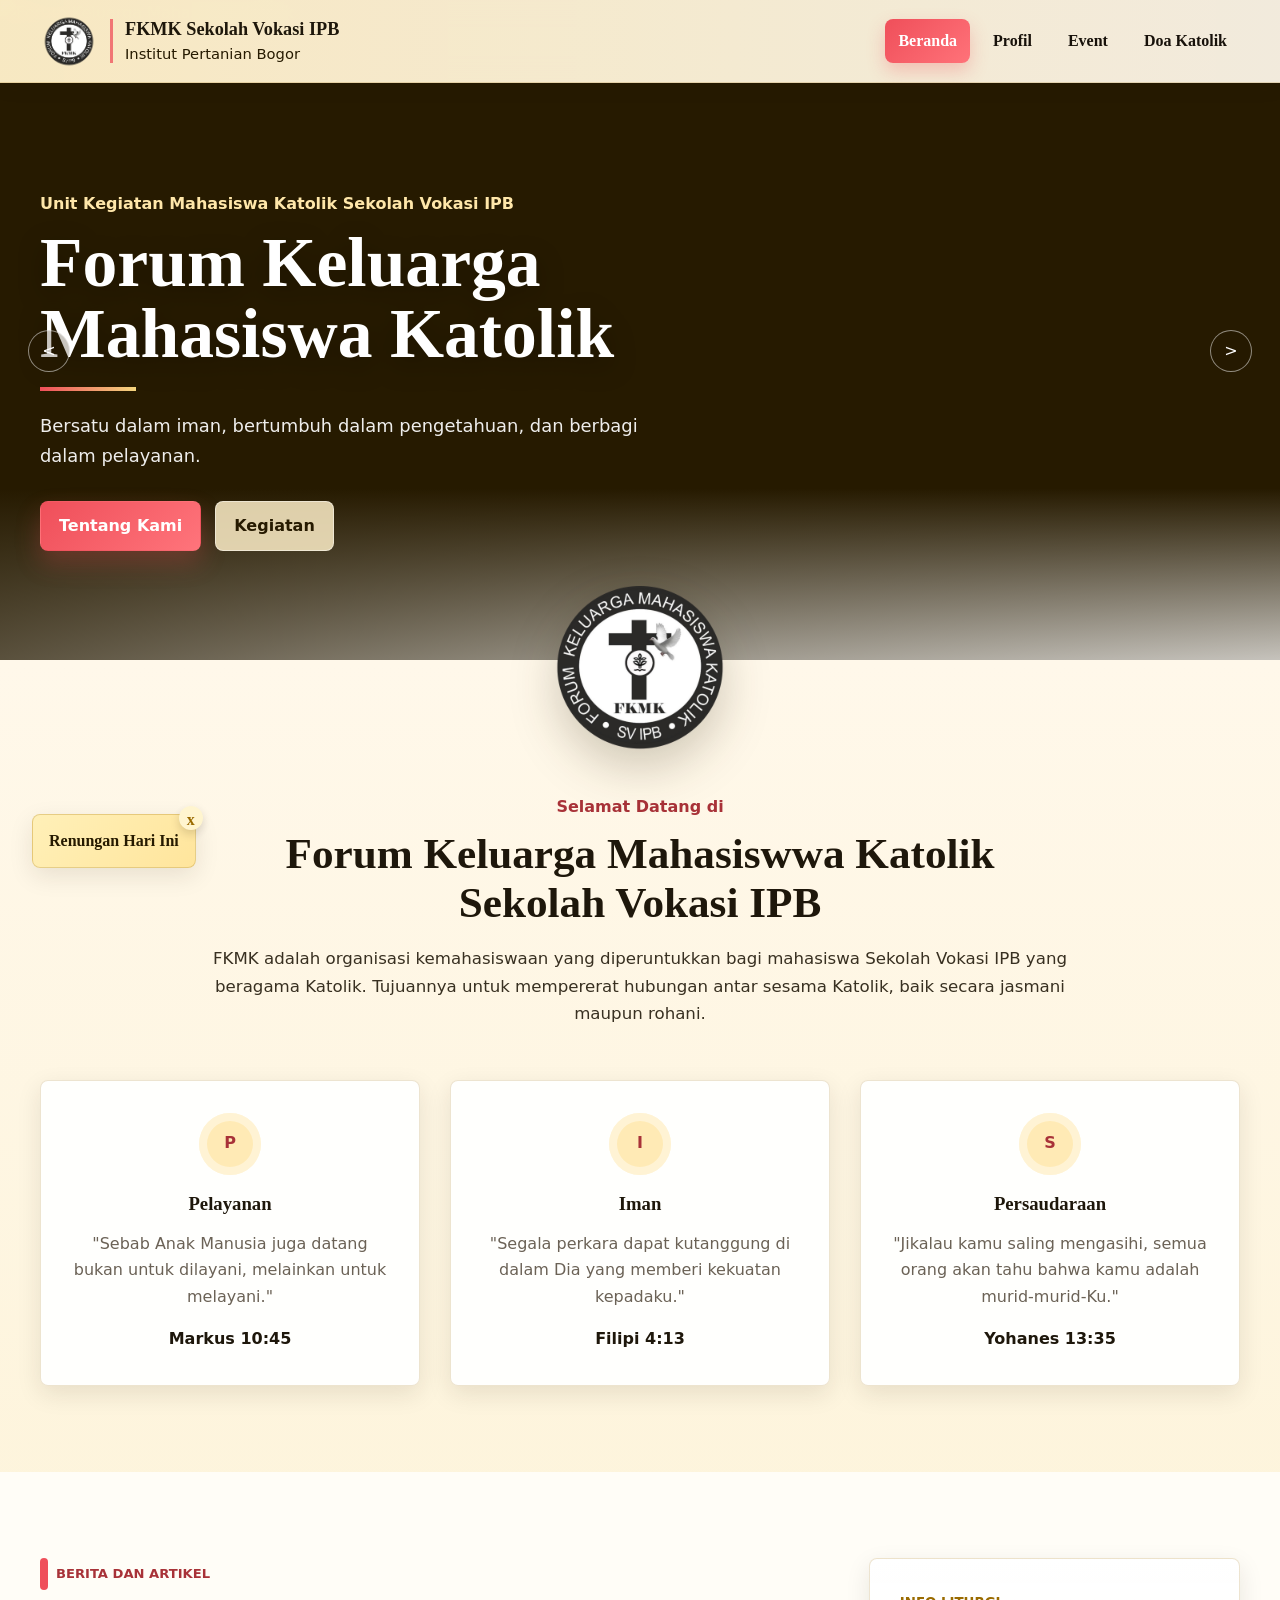
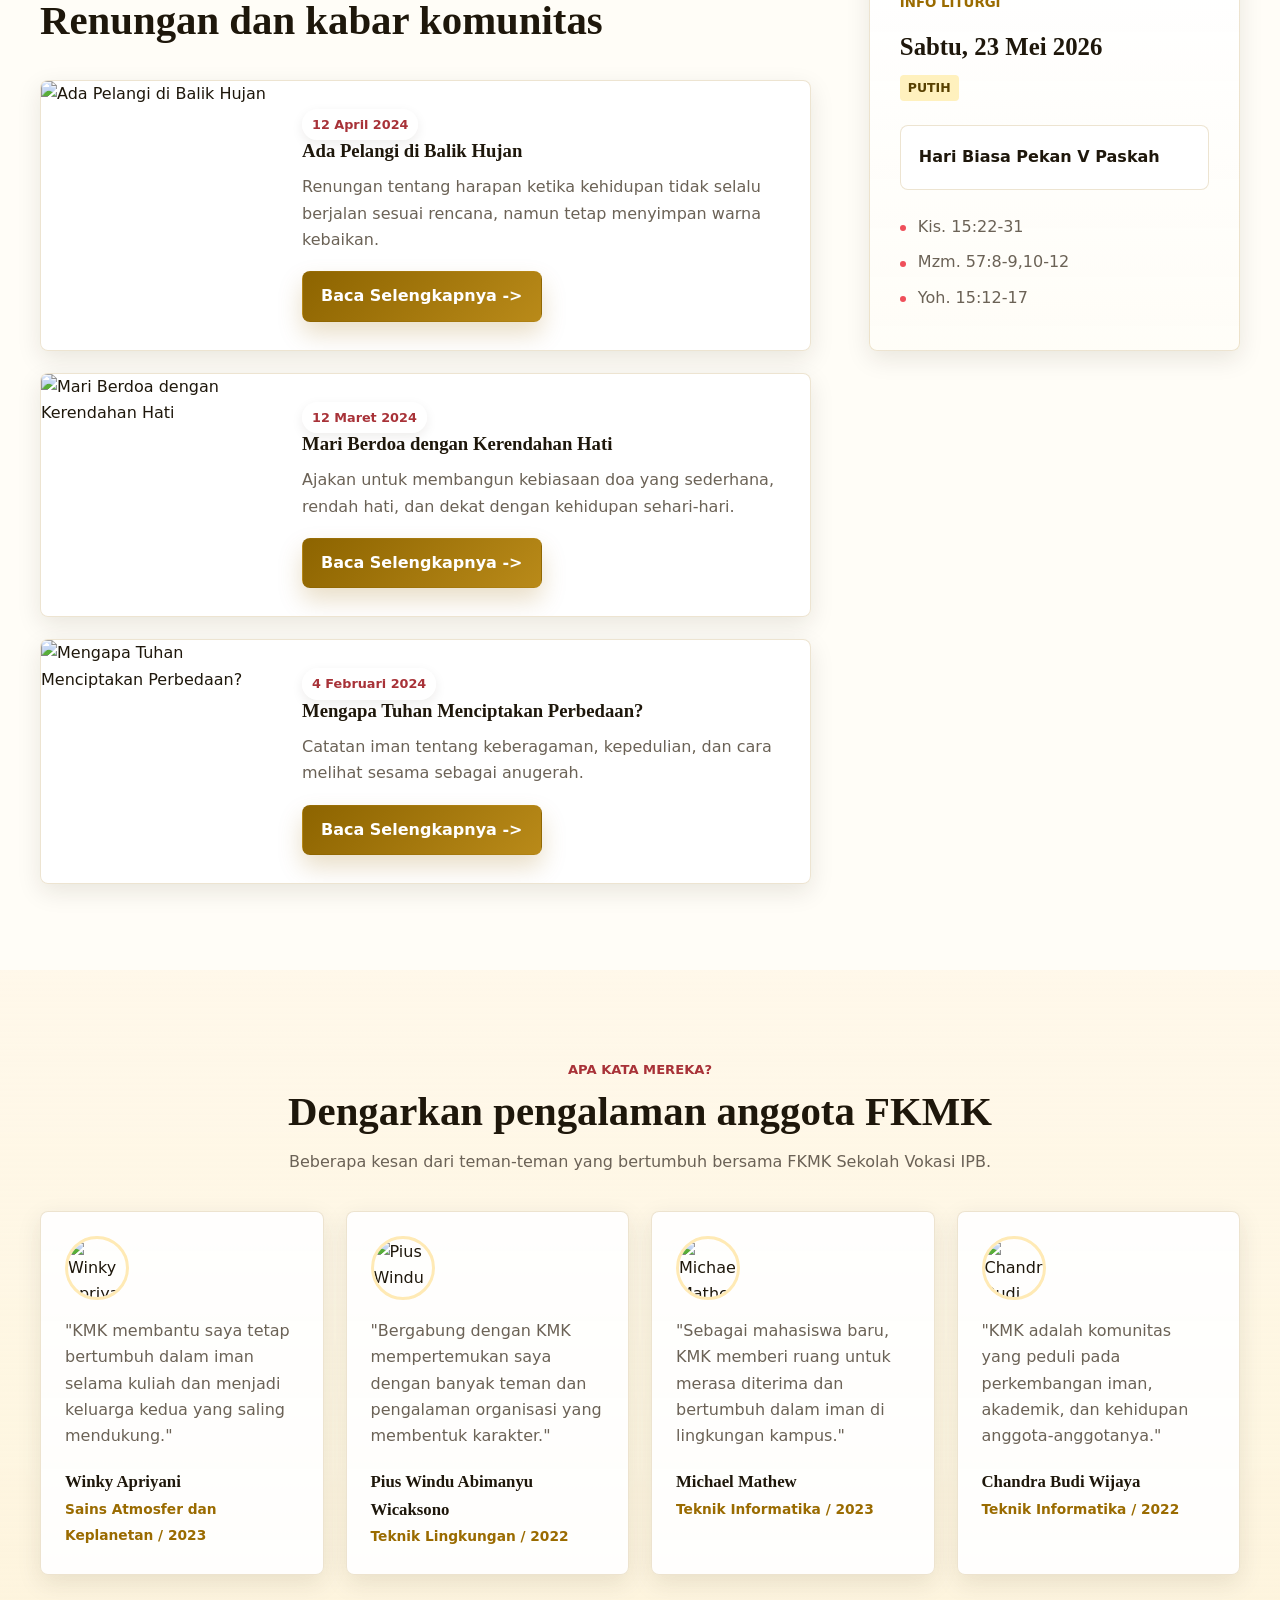
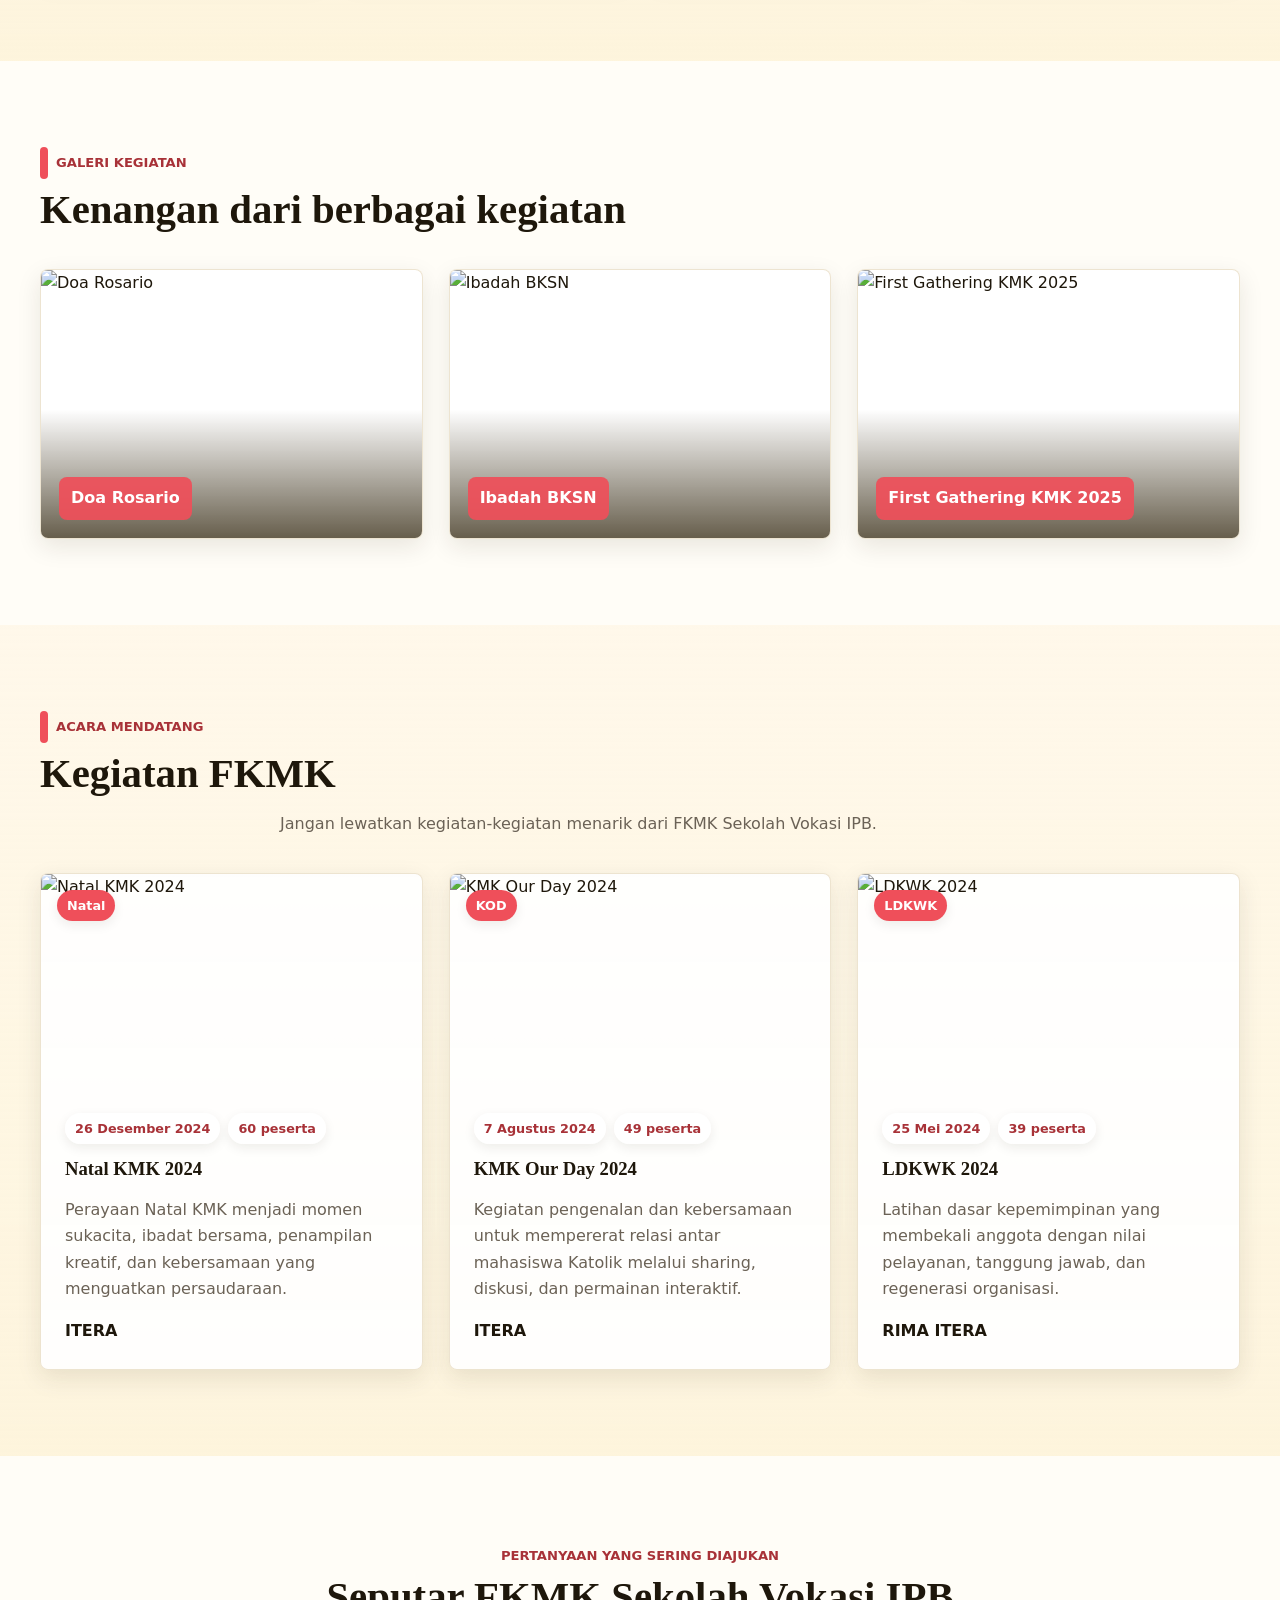
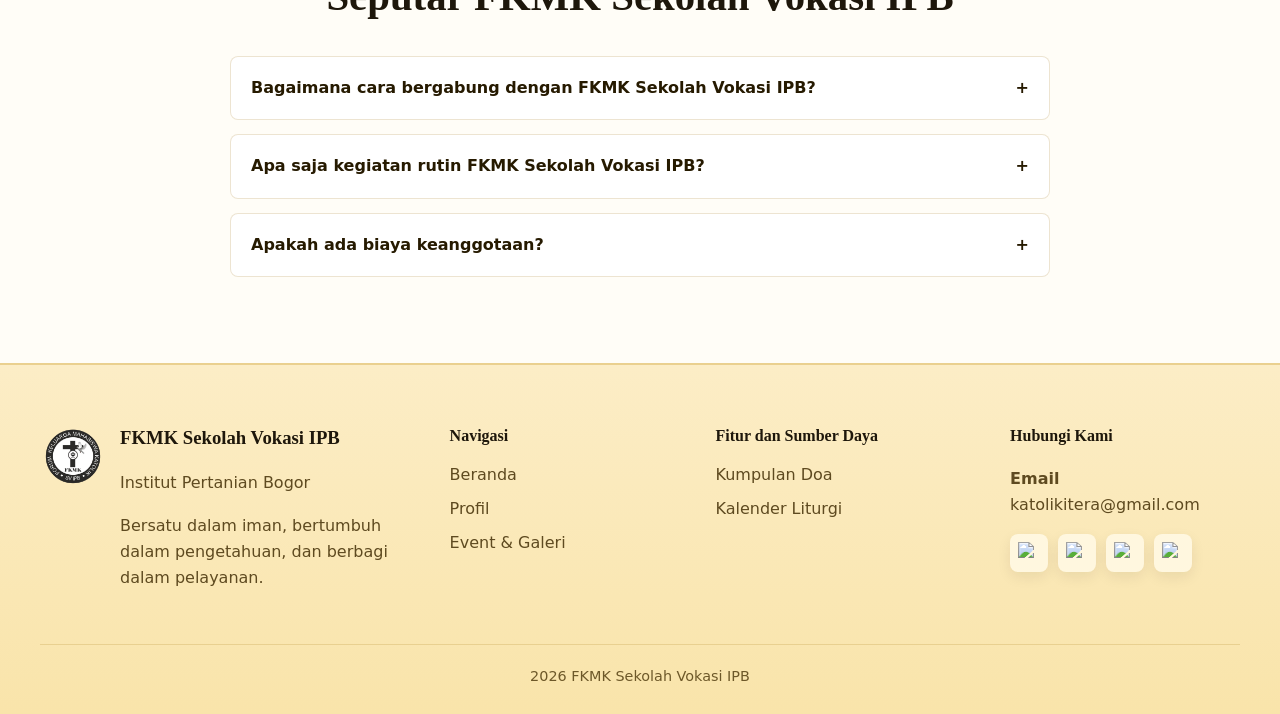
==== commit d80603ee: "change some shi" ====
--- a/website/index.html
+++ b/website/index.html
@@ -8,7 +8,7 @@
   </head>
   <body data-page="home">
     <div id="site-loader" class="site-loader" aria-hidden="true">
-      <img alt="Logo KMK" src="https://www.kmkitera.com/logokmk.png" />
+      <img alt="Logo KMK" src="Logo FKMK.png" />
       <strong>FORUM KELUARGA MAHASISWA KATOLIK</strong>
       <span>Sekolah Vokasi institut Pertanian Bogor</span>
     </div>
--- a/website/styles.css
+++ b/website/styles.css
@@ -494,9 +494,9 @@
 }
 
 .welcome-logo {
-  width: 150px;
-  height: 150px;
-  margin: -160px auto 28px;
+  width: 200px;
+  height: 200px;
+  margin: -180px auto 28px;
   object-fit: contain;
   position: relative;
   z-index: 4;
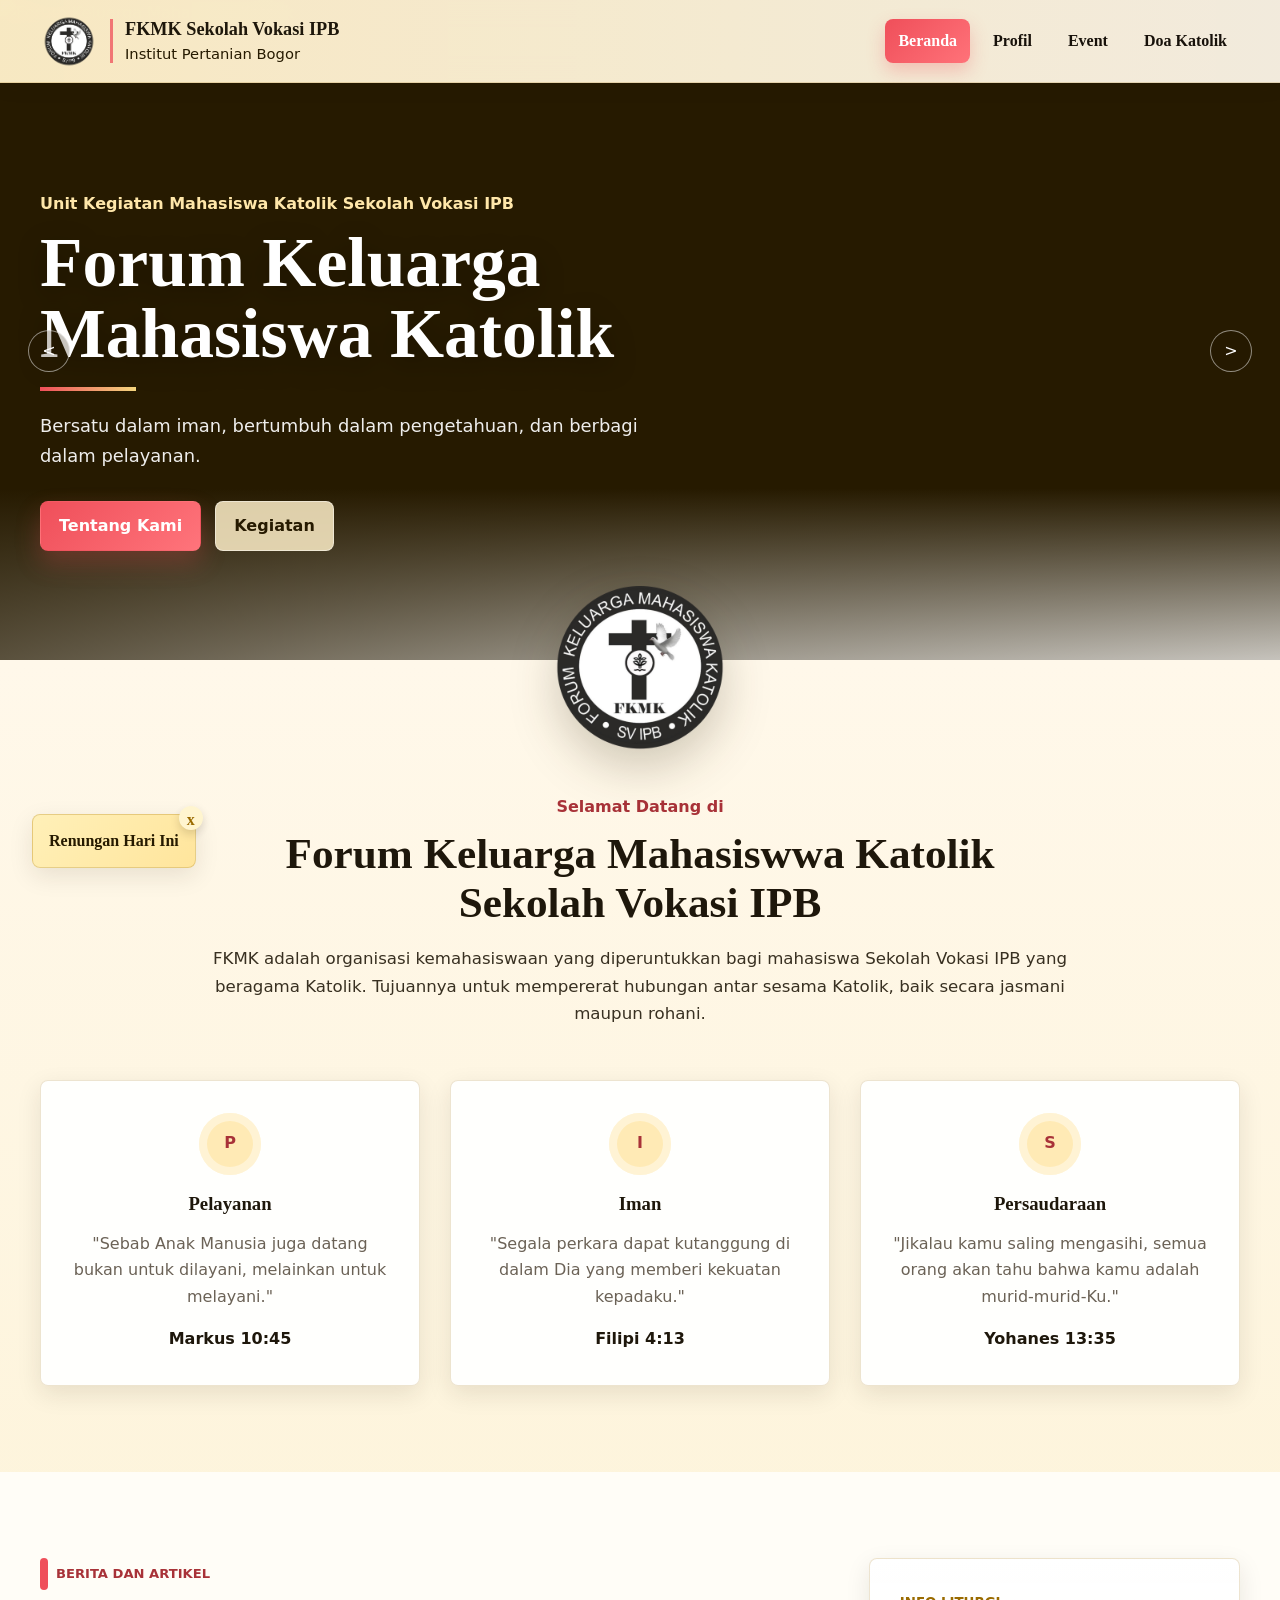
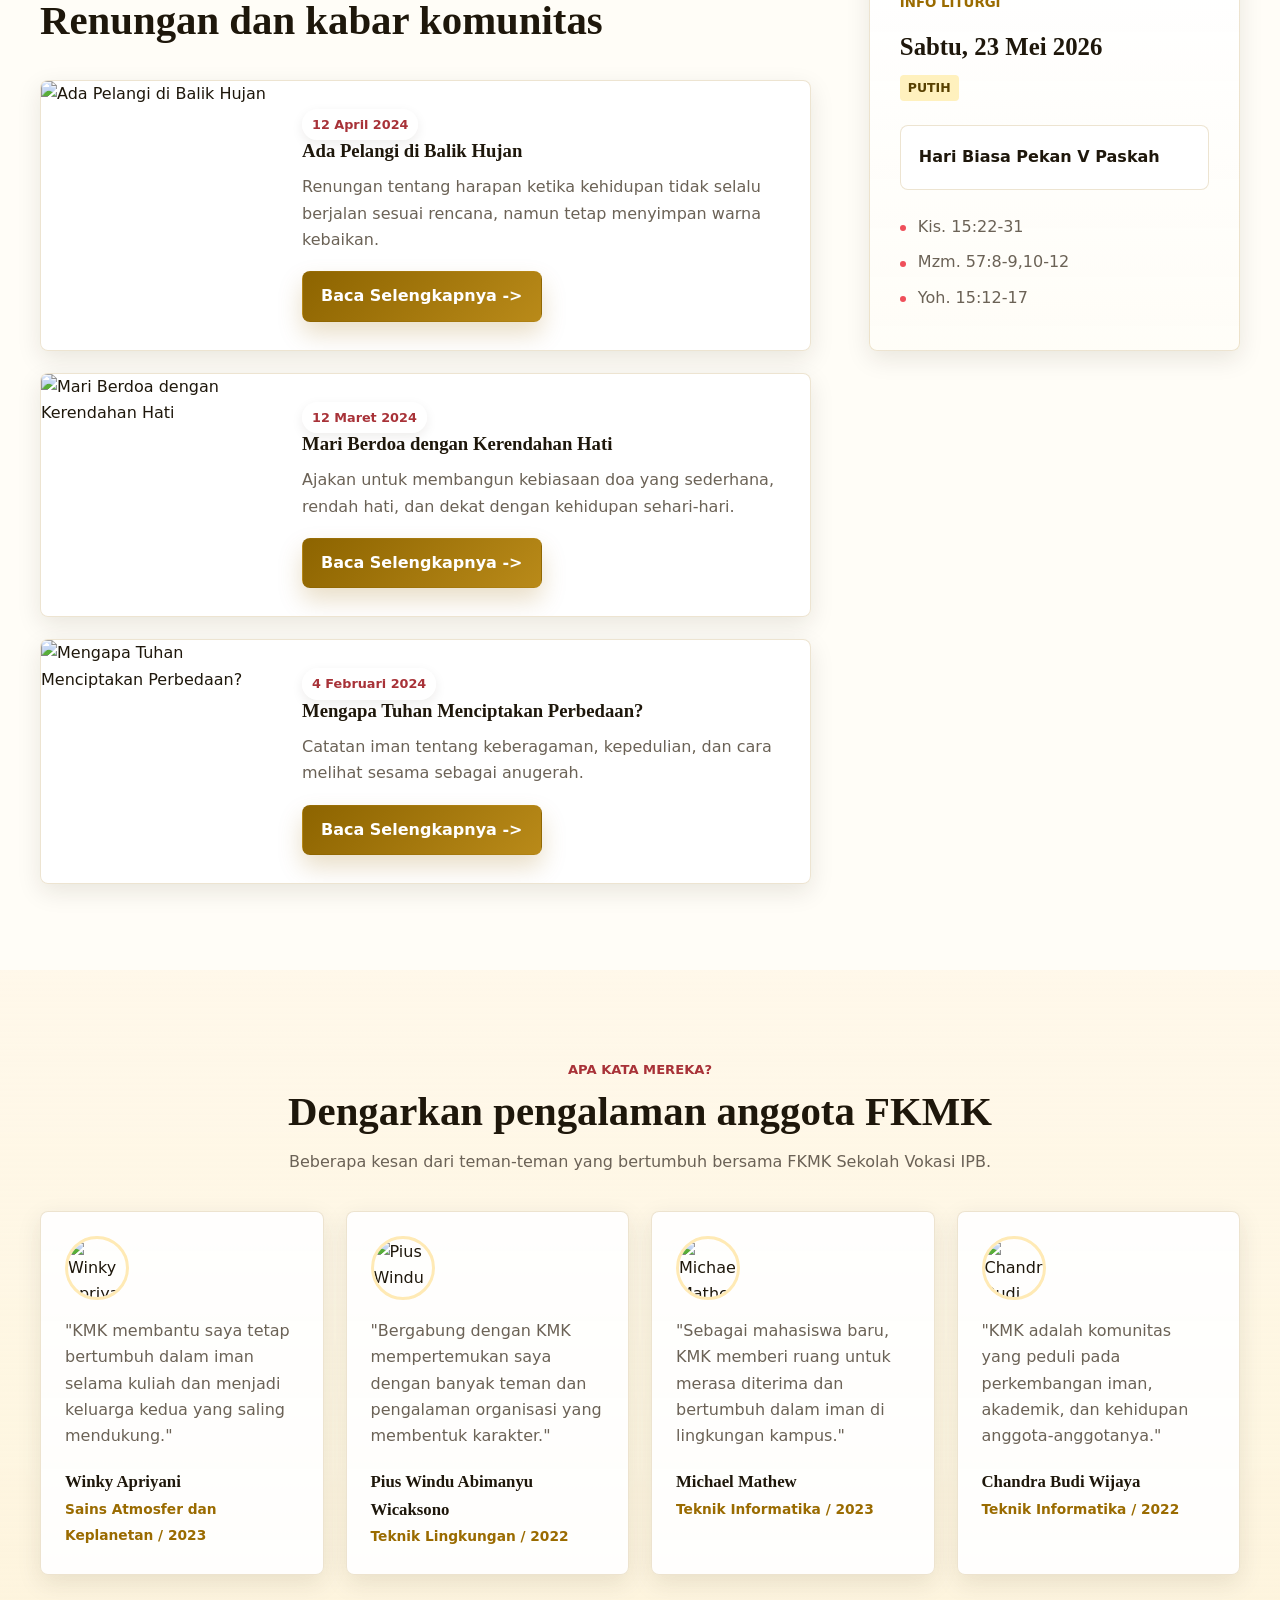
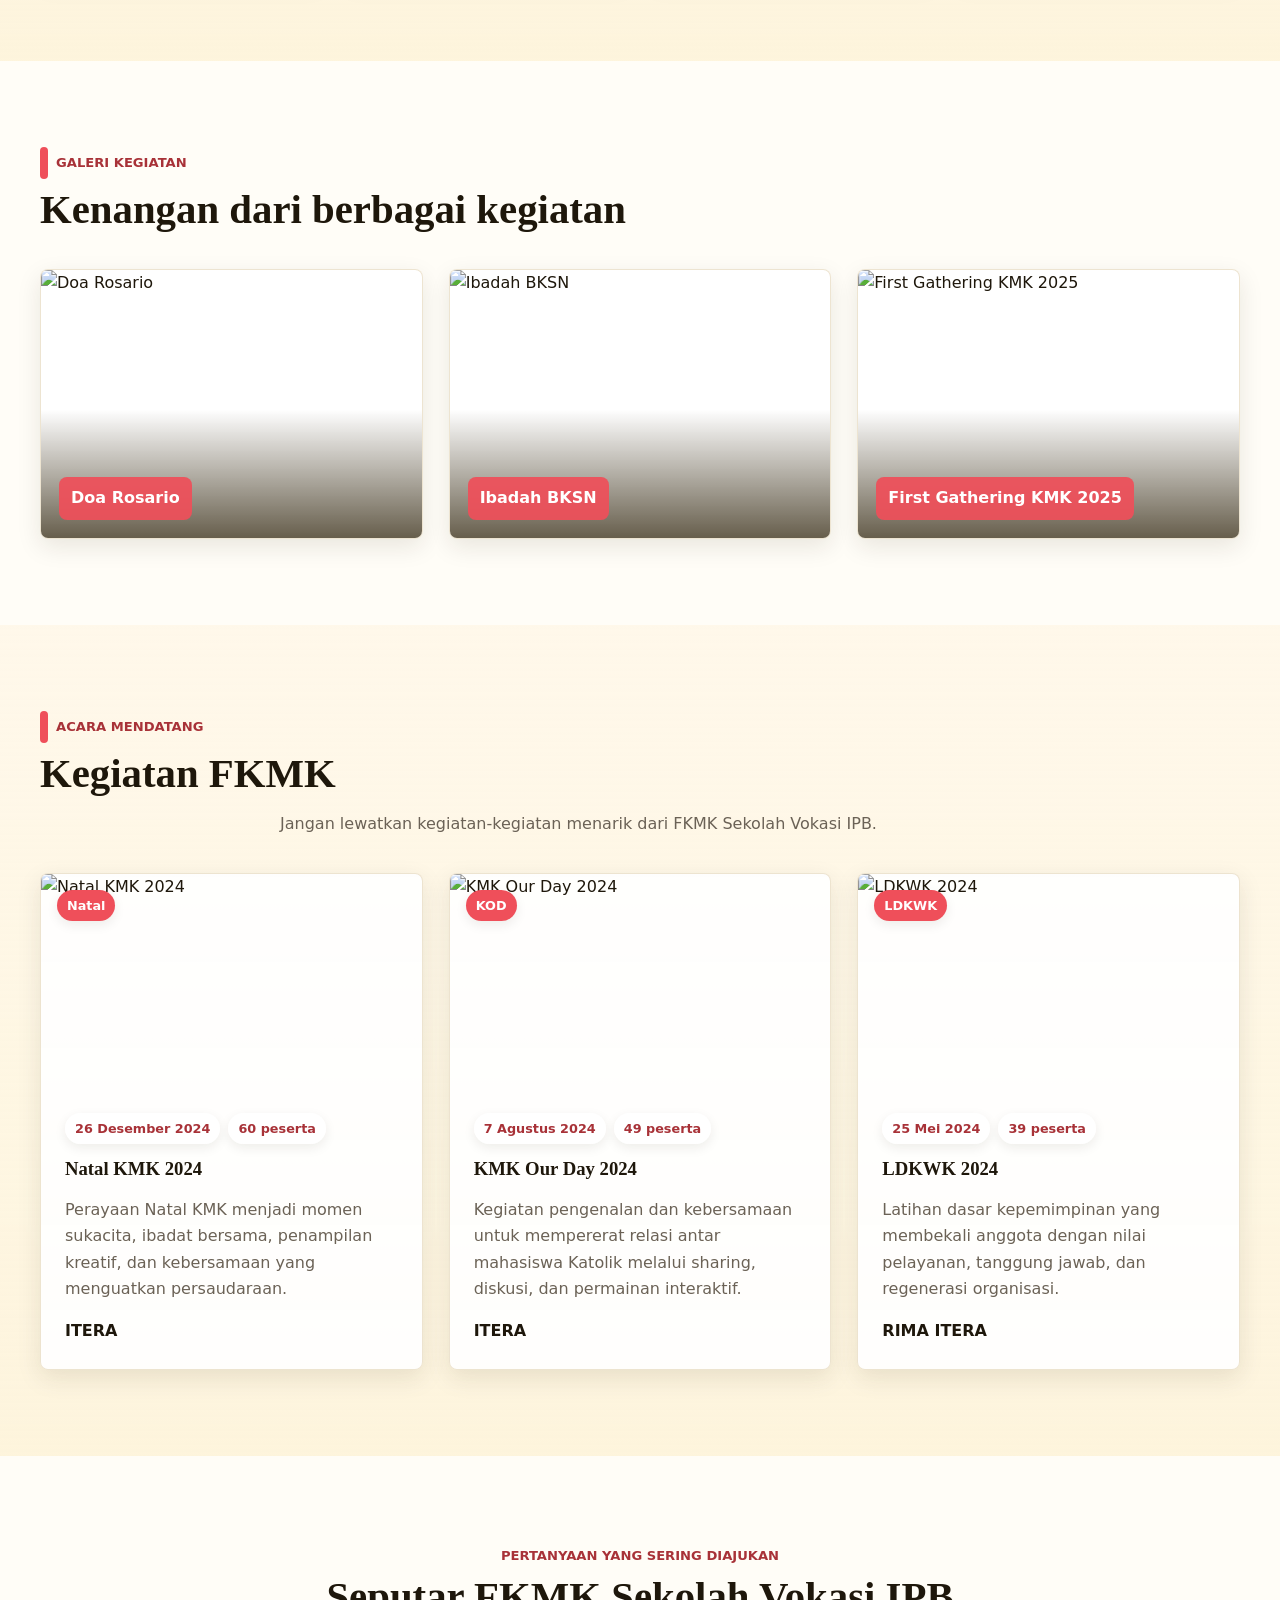
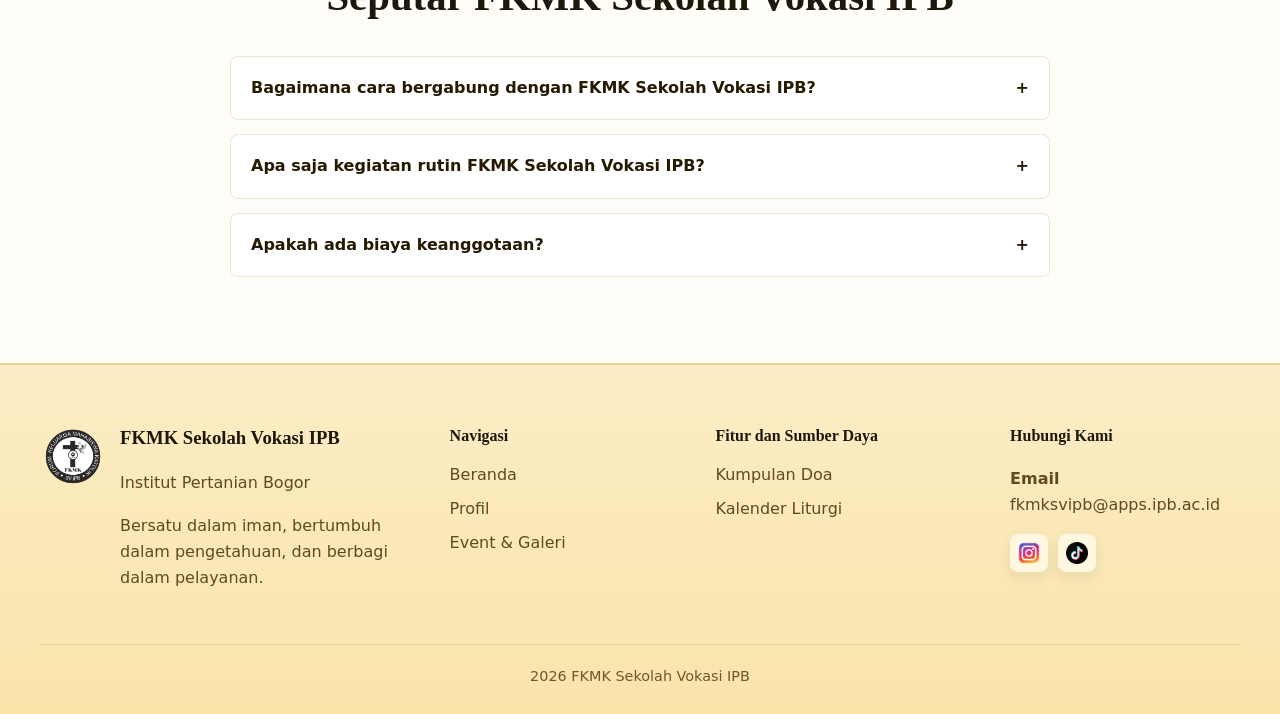
==== commit 33e20beb: "Merge branch 'main' of https://github.com/BangRap/Perancangan-Web" ====
--- a/website/index.html
+++ b/website/index.html
@@ -9,7 +9,7 @@
   <body data-page="home">
     <div id="site-loader" class="site-loader" aria-hidden="true">
       <img alt="Logo KMK" src="Logo FKMK.png" />
-      <strong>FORUM KELUARGA MAHASISWA KATOLIK</strong>
+      <strong>FKMK Sekolah Vokasi IPB</strong>
       <span>Sekolah Vokasi institut Pertanian Bogor</span>
     </div>
     <header id="site-header"></header>
--- a/website/styles.css
+++ b/website/styles.css
@@ -72,7 +72,7 @@
 }
 
 .site-loader img {
-  width: 92px;
+  width: 200px;
   margin: 0 auto;
   filter: drop-shadow(0 10px 16px rgba(38, 26, 0, 0.2));
   animation: loaderPulse 1.4s ease-in-out infinite;
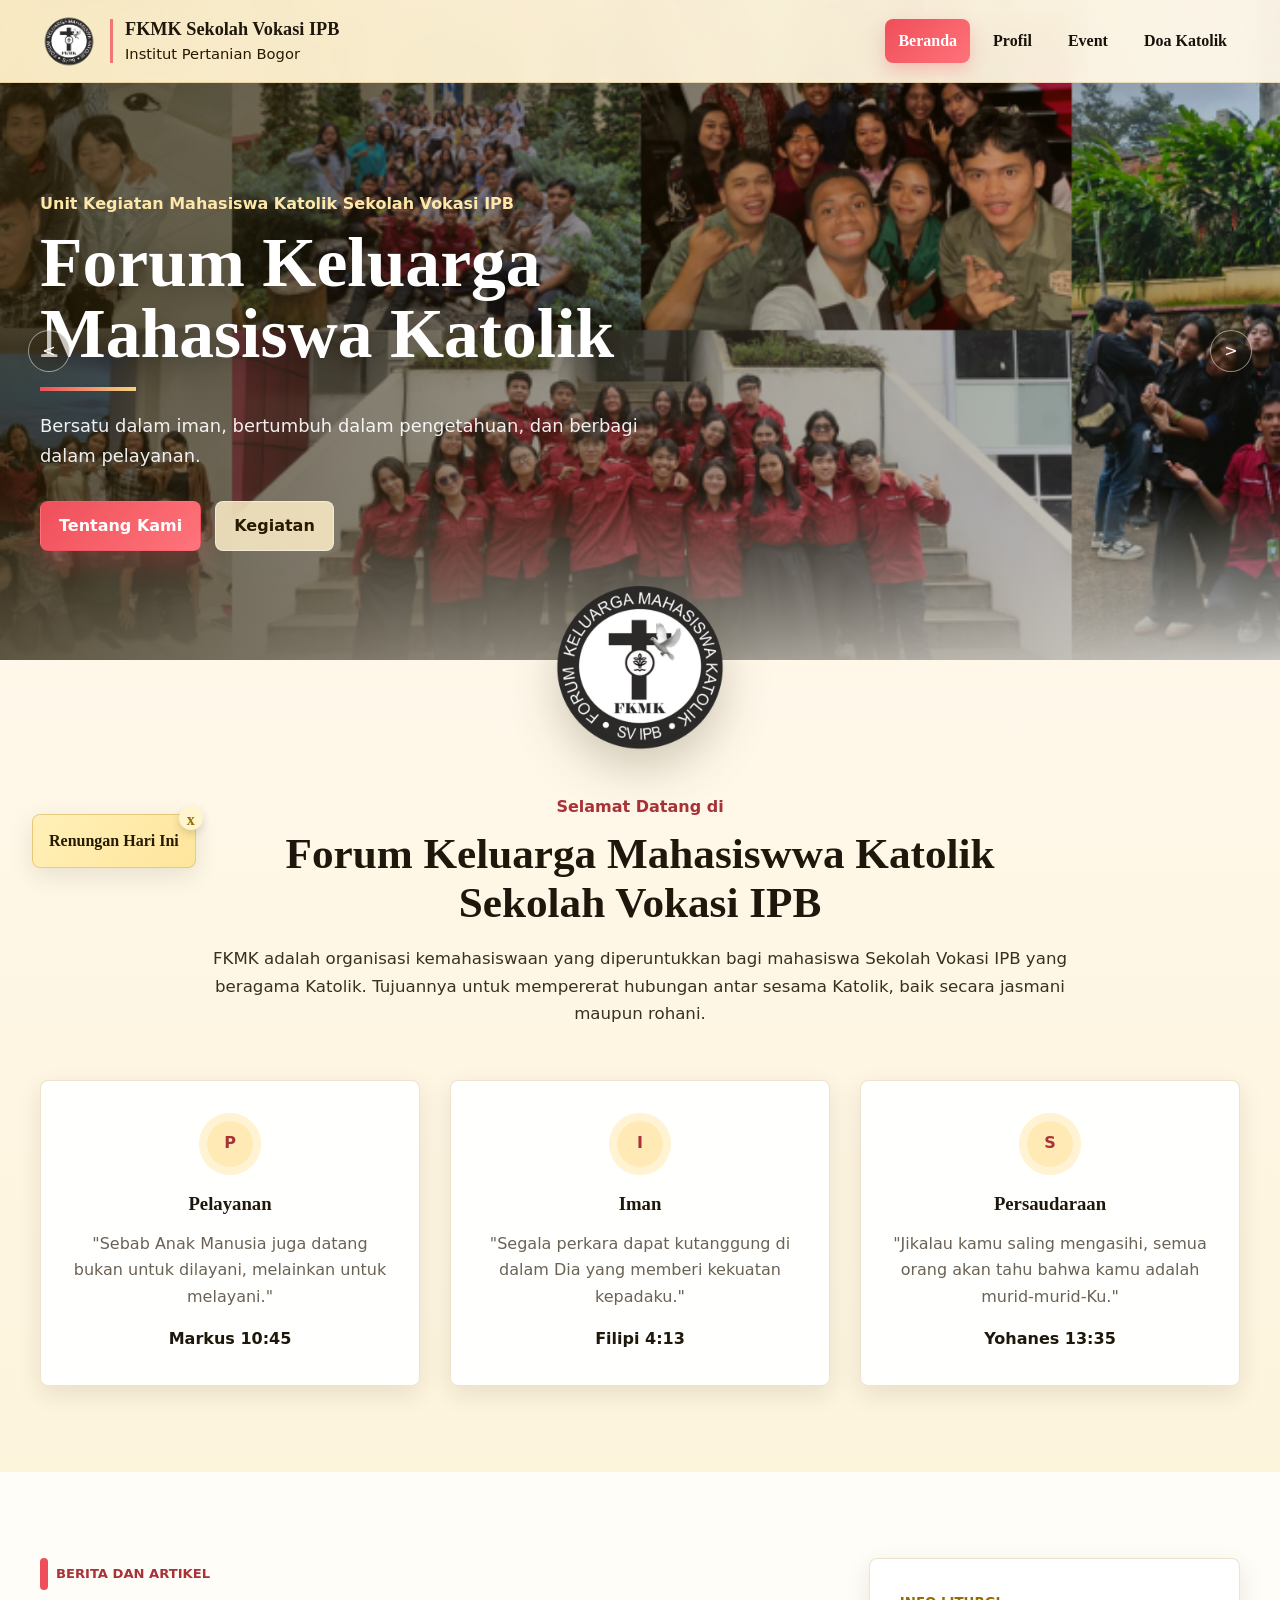
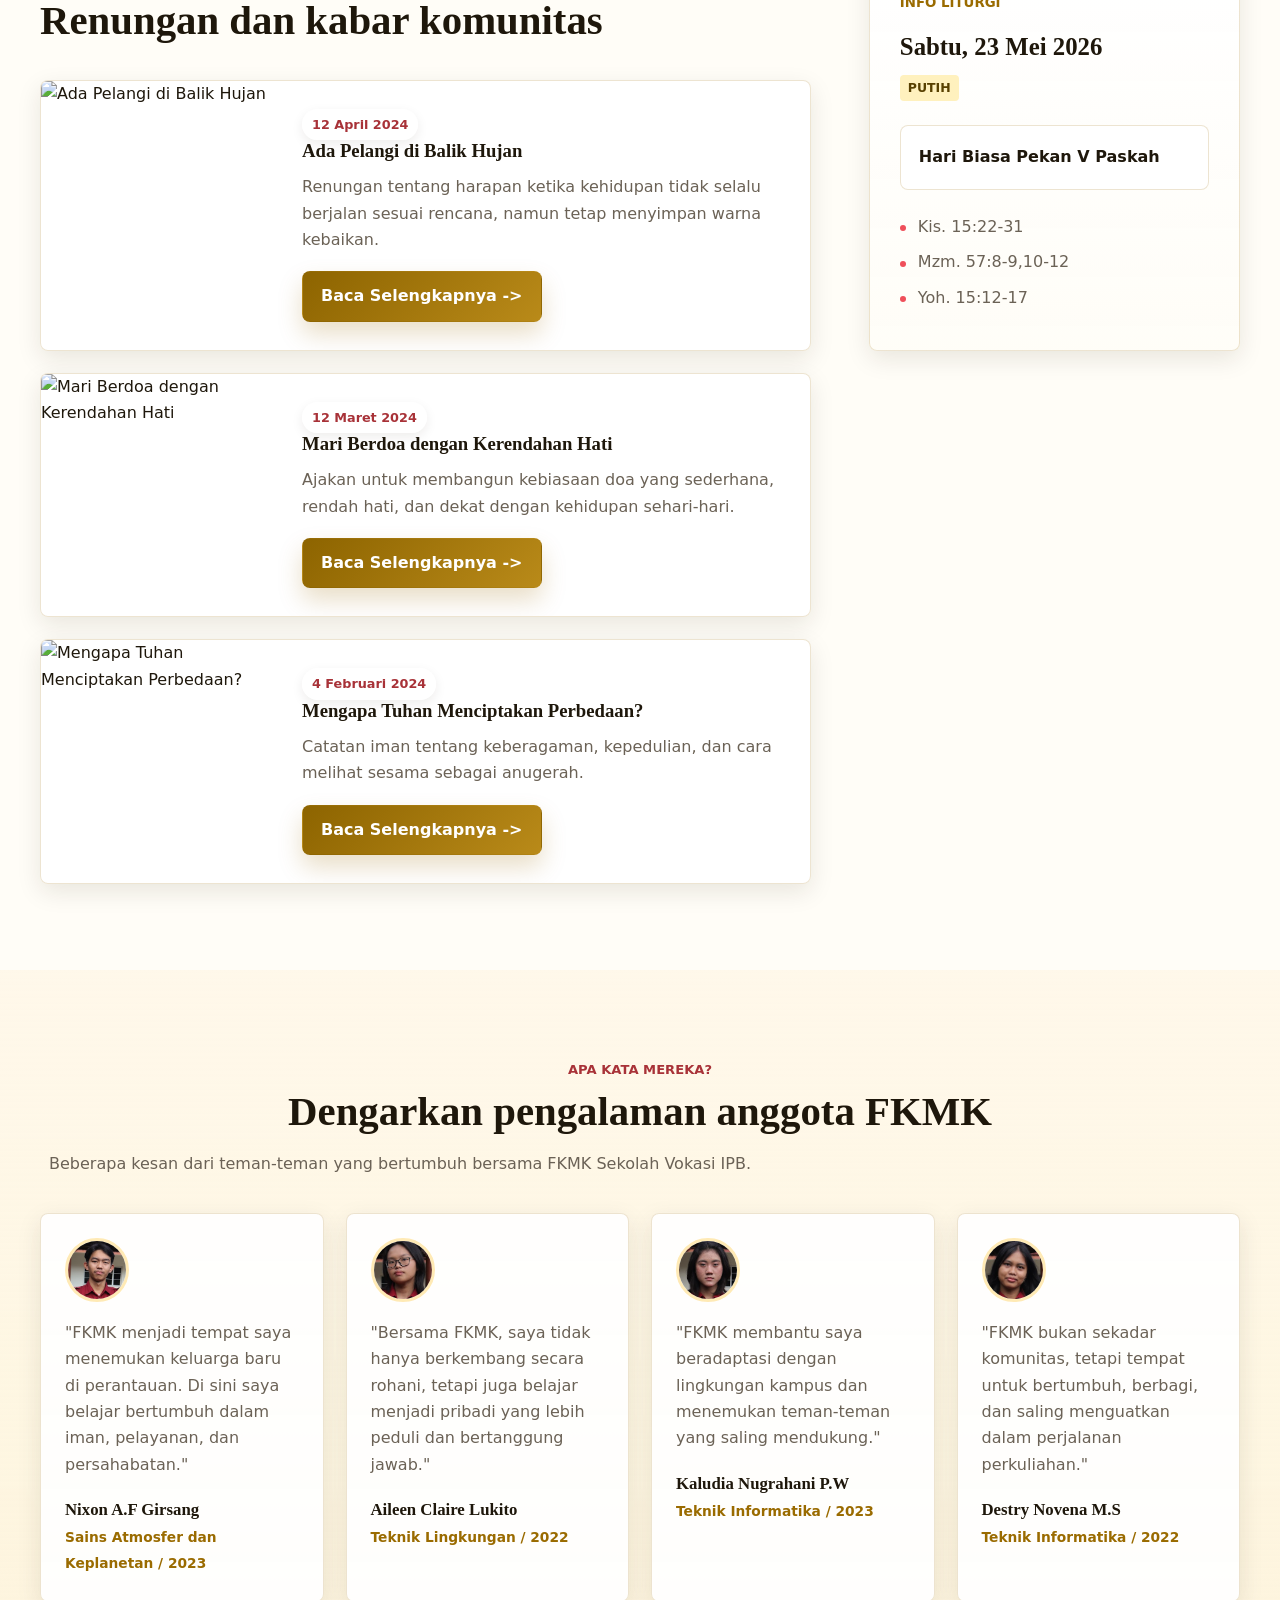
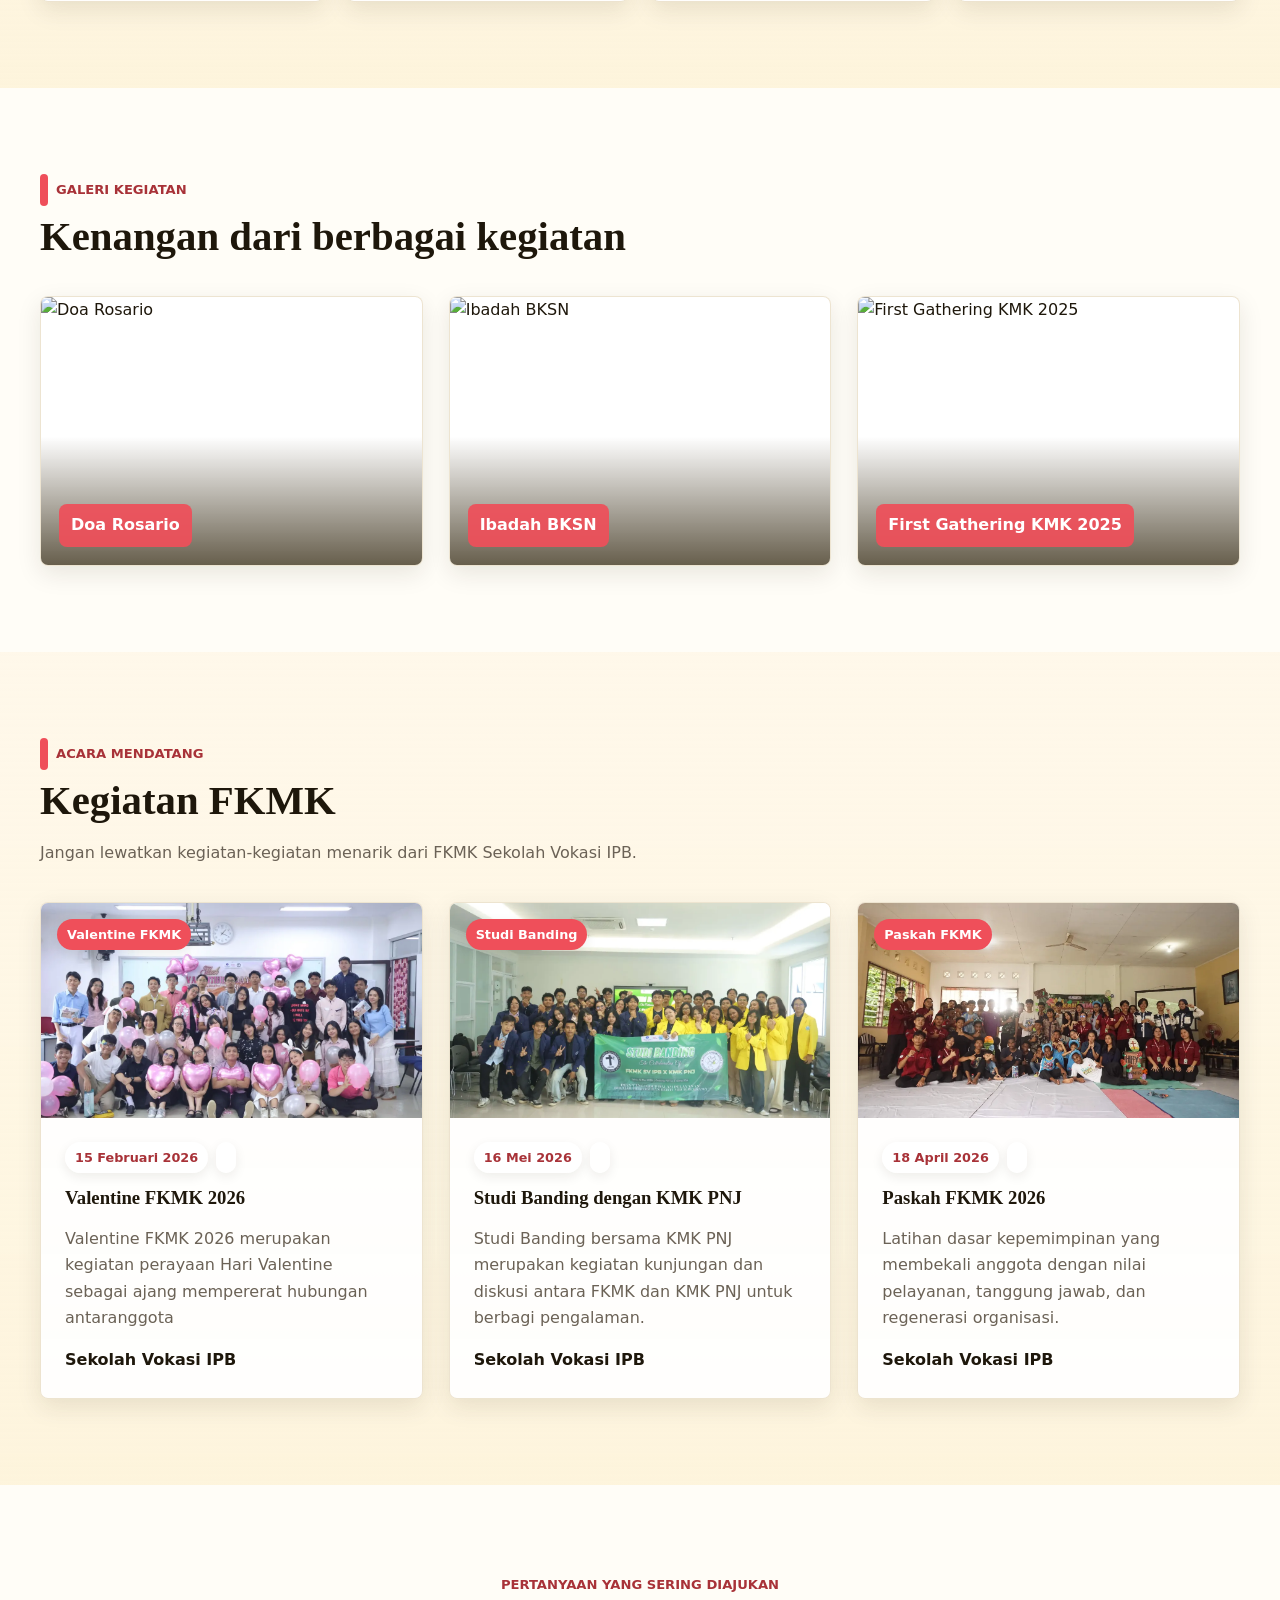
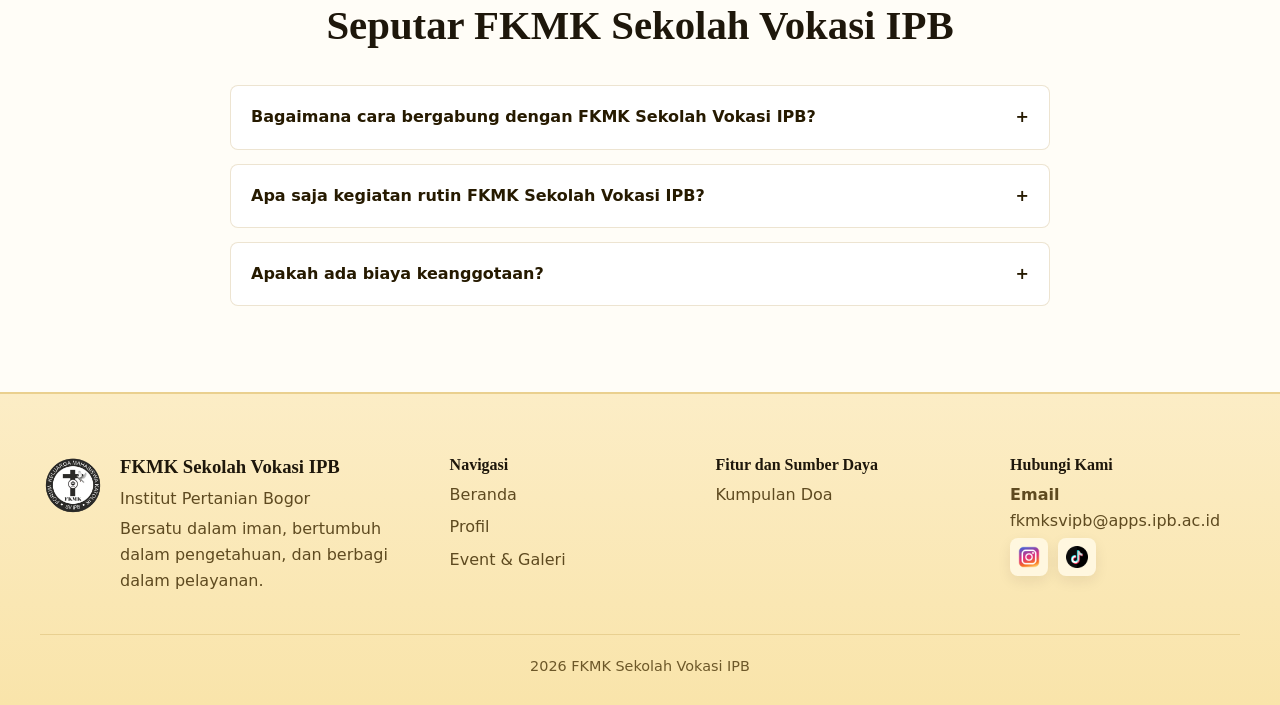
==== commit 7eb8808b: "Merge branch 'main' of https://github.com/BangRap/Perancangan-Web" ====
--- a/website/index.html
+++ b/website/index.html
@@ -18,5 +18,14 @@
     <button id="to-top" class="to-top" type="button" aria-label="Kembali ke atas">^</button>
     <script src="data.js"></script>
     <script src="app.js" defer></script>
+
+    <div id="modal-renungan" class="modal-overlay" hidden>
+  <div class="modal-box">
+    <button class="modal-close" id="modal-close-btn" aria-label="Tutup">&times;</button>
+    <h2>Renungan Hari Ini</h2>
+    <p id="modal-renungan-isi">Isi renungan di sini...</p>
+  </div>
+</div>
+
   </body>
 </html>
--- a/website/styles.css
+++ b/website/styles.css
@@ -489,7 +489,6 @@
 
 .section-title p {
   max-width: 720px;
-  margin: 14px auto 0;
   color: var(--muted);
 }
 
@@ -1253,18 +1252,19 @@
 
 .footer-grid h3,
 .footer-grid h4 {
-  margin: 0 0 12px;
+  margin: 0 0 3px;
   font-family: var(--serif);
 }
 
 .footer-grid p,
 .footer-grid a {
   color: #5e4a20;
+  margin: 0 0 3px;
 }
 
 .footer-links {
   display: grid;
-  gap: 8px;
+  gap: 3px;
 }
 
 .socials {
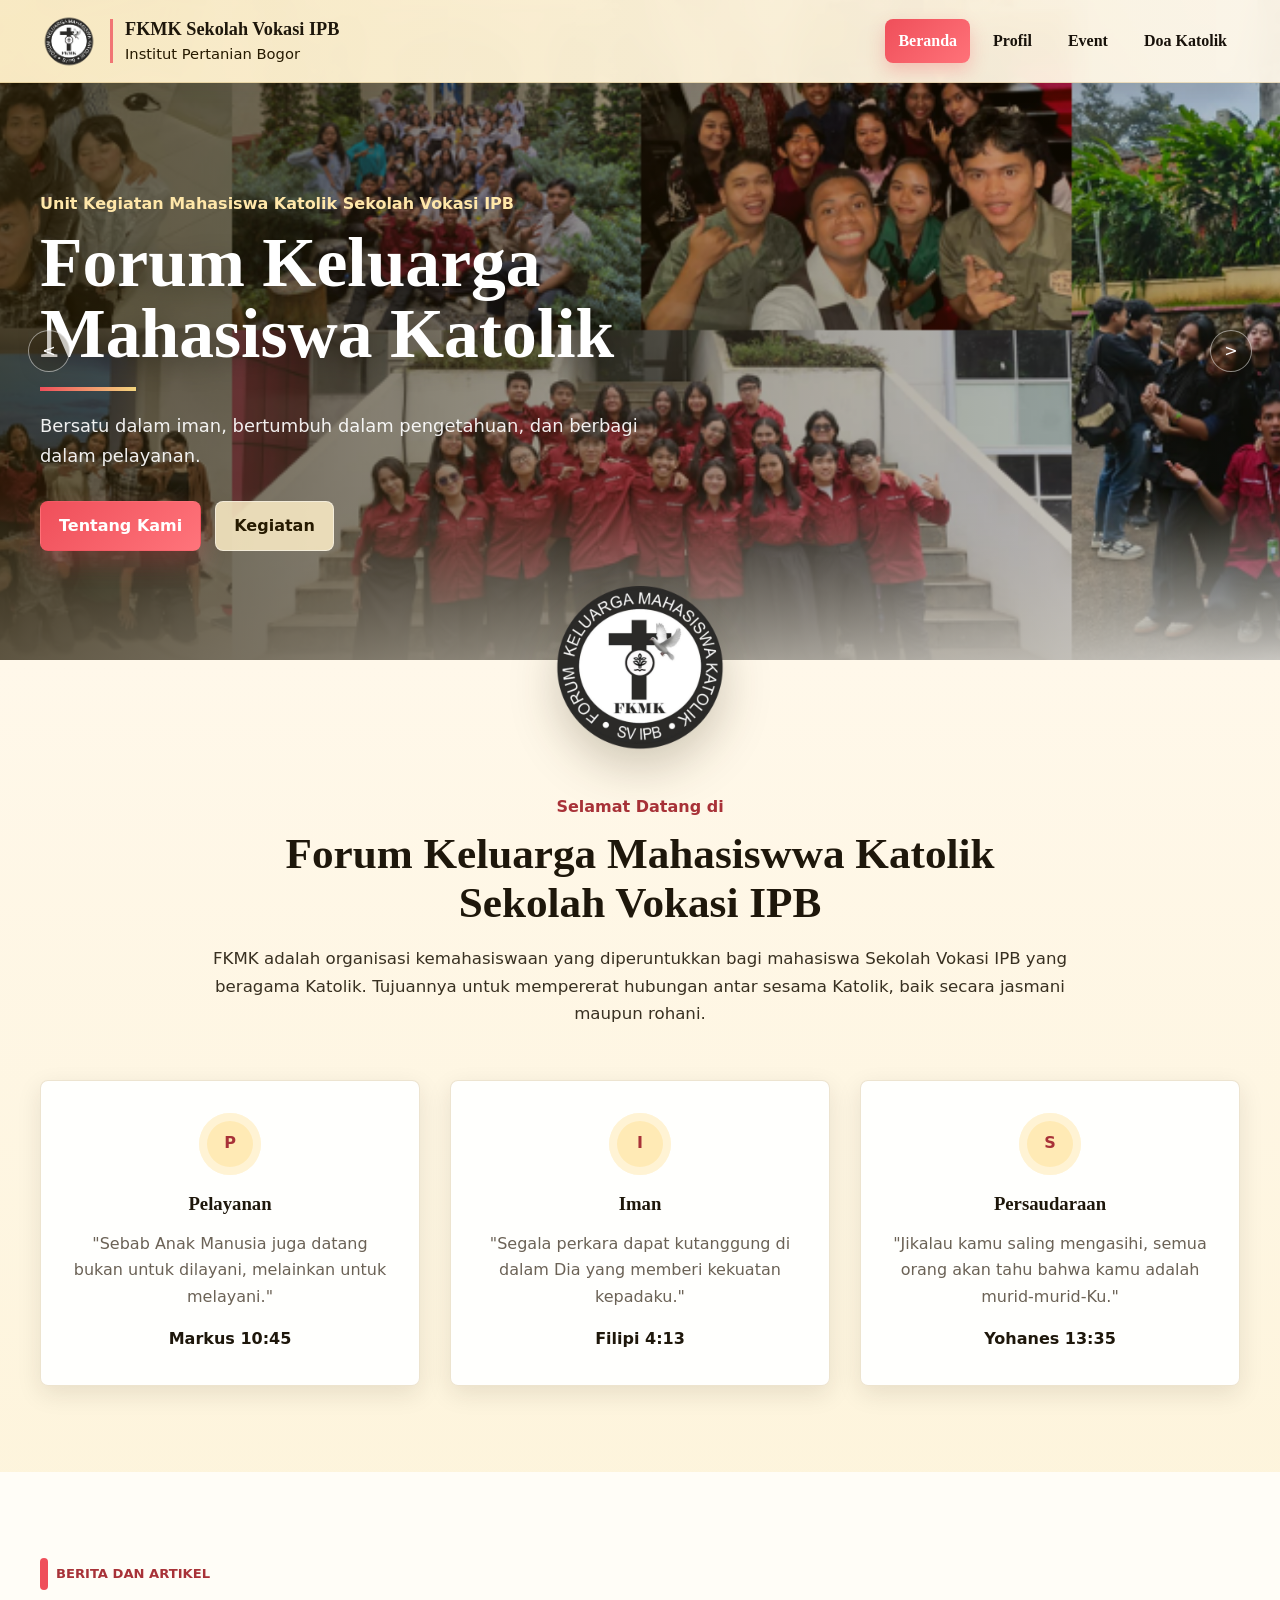
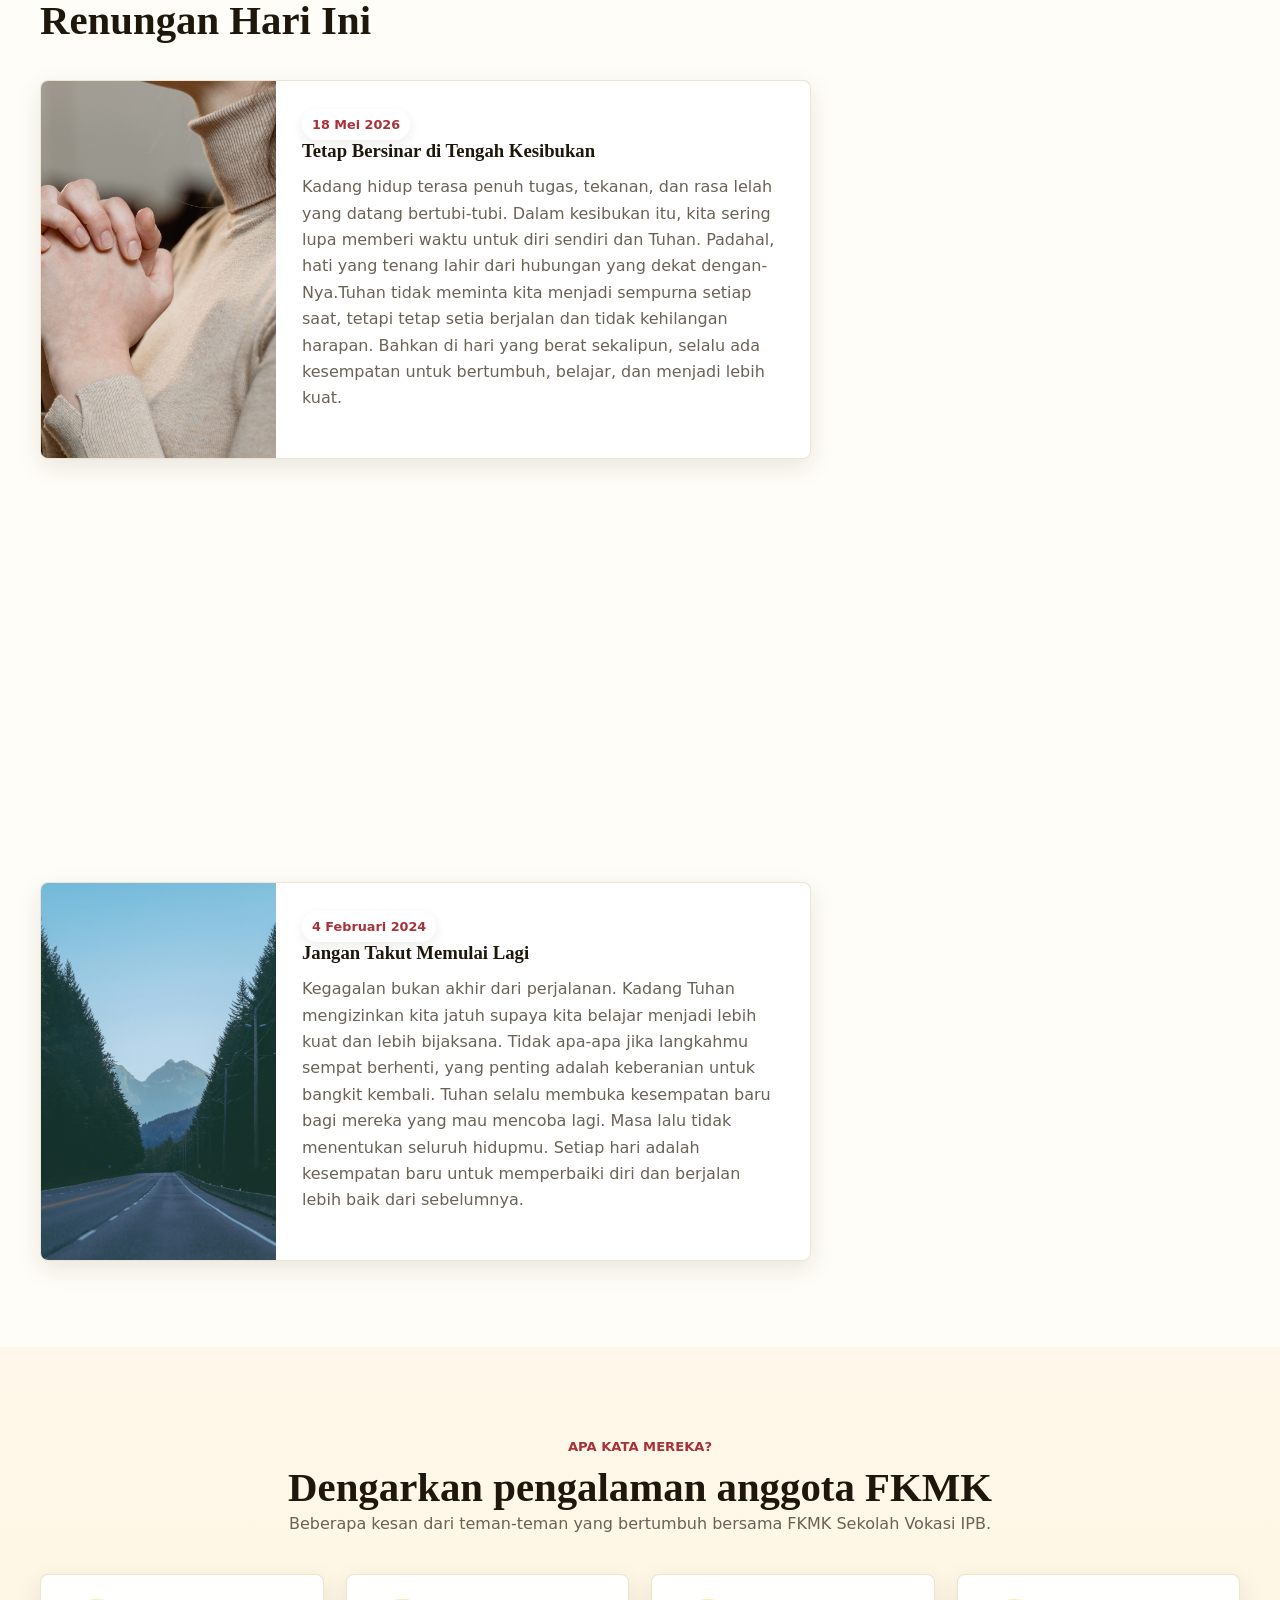
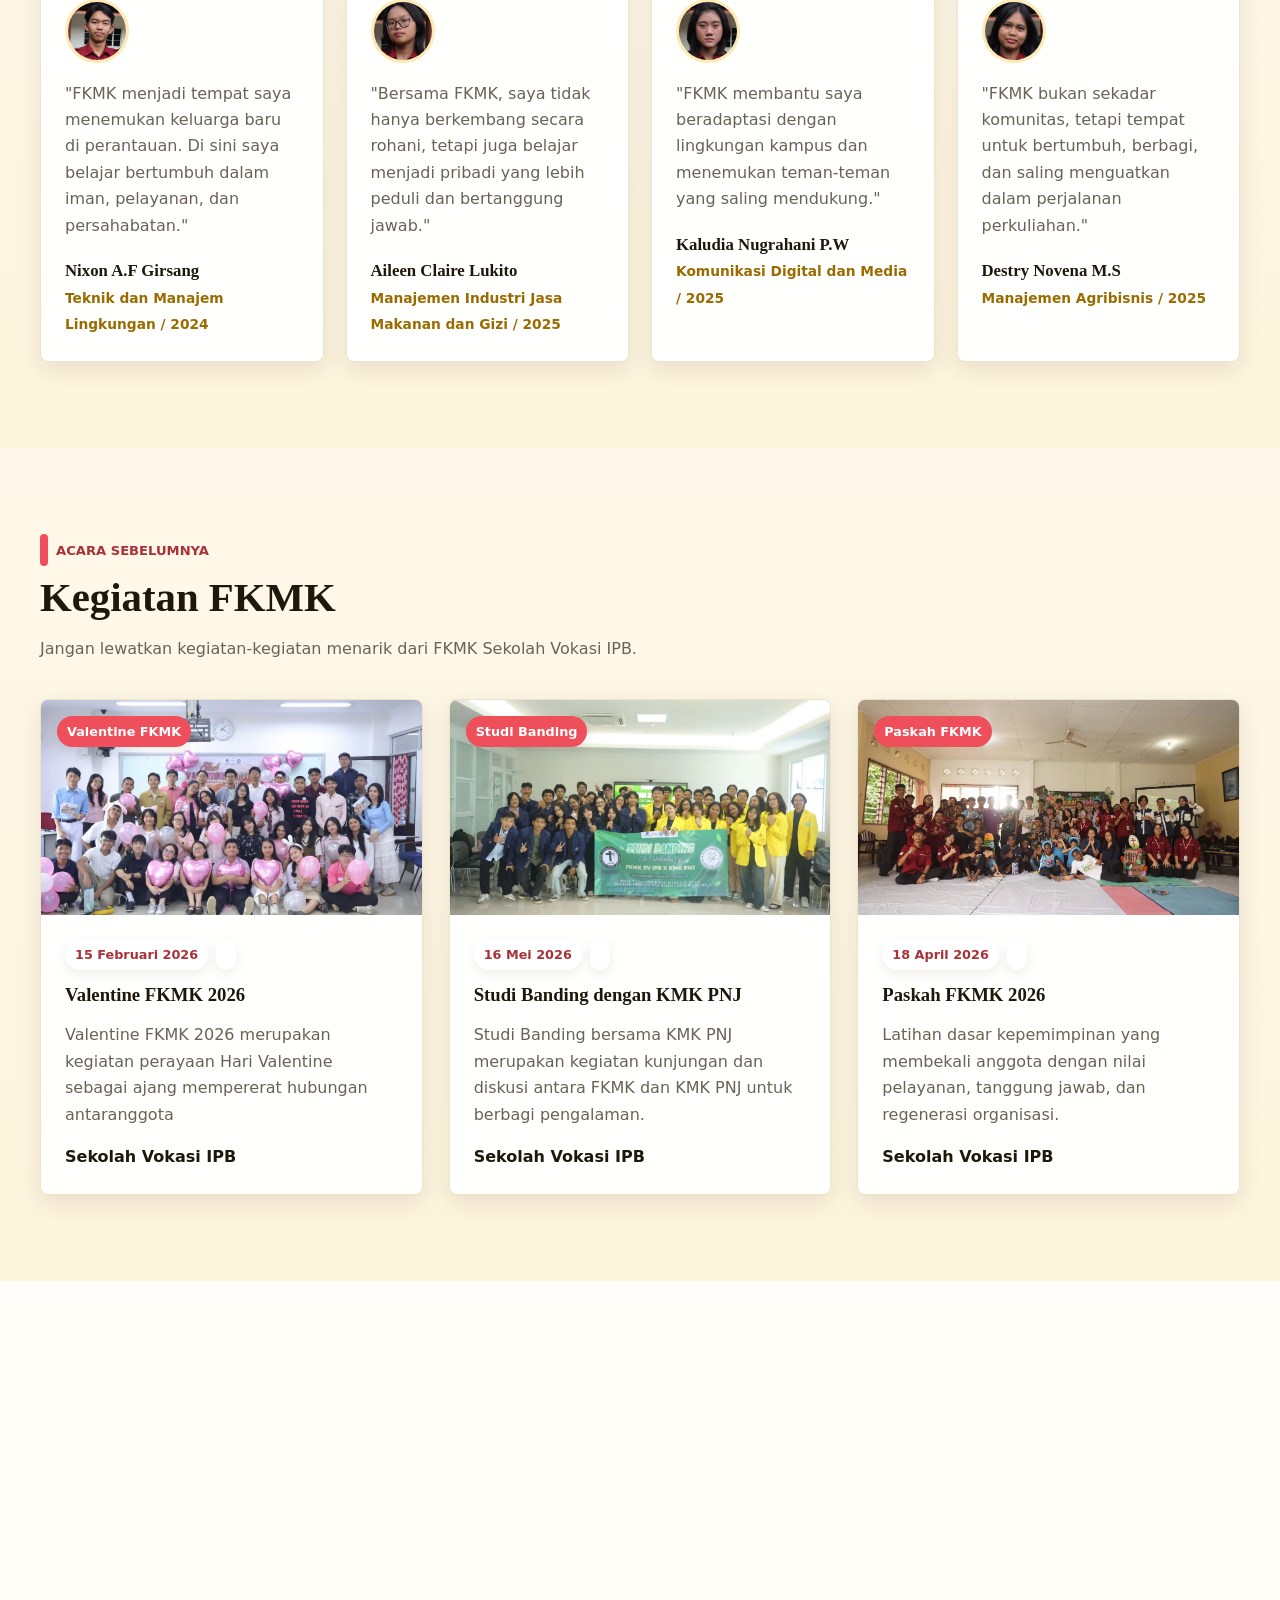
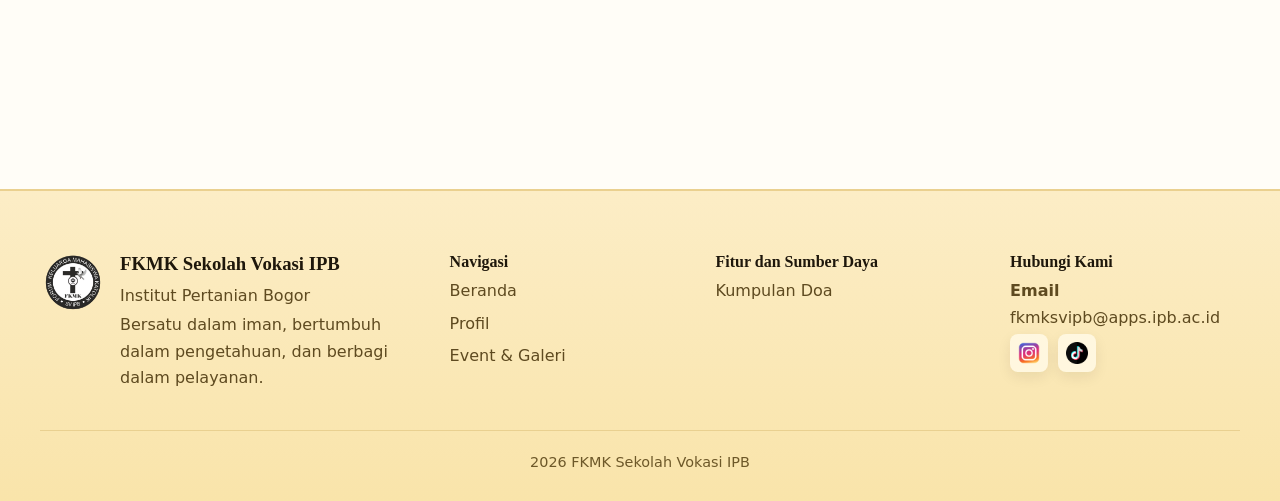
==== commit 870d07d4: "commit" ====
--- a/website/index.html
+++ b/website/index.html
@@ -8,7 +8,7 @@
   </head>
   <body data-page="home">
     <div id="site-loader" class="site-loader" aria-hidden="true">
-      <img alt="Logo KMK" src="Logo FKMK.png" />
+      <img alt="Logo KMK" src="image/Logo FKMK.png" />
       <strong>FKMK Sekolah Vokasi IPB</strong>
       <span>Sekolah Vokasi institut Pertanian Bogor</span>
     </div>
--- a/website/styles.css
+++ b/website/styles.css
@@ -64,10 +64,7 @@
   text-align: center;
   color: var(--brown);
   background:
-    linear-gradient(rgba(255, 255, 255, 0.22) 1px, transparent 1px),
-    linear-gradient(90deg, rgba(255, 255, 255, 0.22) 1px, transparent 1px),
-    linear-gradient(135deg, #fff4d4, #f9e6ad);
-  background-size: 96px 96px, 96px 96px, auto;
+    linear-gradient(135deg, #8b0000, #3f0508);
   transition: opacity 0.55s ease, visibility 0.55s ease;
 }
 
@@ -81,10 +78,11 @@
 .site-loader strong {
   font-family: var(--serif);
   font-size: 1.45rem;
+  color: white;
 }
 
 .site-loader span {
-  color: var(--muted);
+  color: white;
 }
 
 .site-loader.done {
@@ -457,6 +455,8 @@
   text-align: center;
 }
 
+
+
 .section-title .eyebrow {
   display: inline-flex;
   align-items: center;
@@ -489,6 +489,12 @@
 
 .section-title p {
   max-width: 720px;
+  color: var(--muted);
+}
+
+.section-title.center p {
+  max-width: 720px;
+  margin: 0 auto;
   color: var(--muted);
 }
 
@@ -1003,122 +1009,11 @@
   color: var(--muted);
 }
 
-.song-grid {
-  grid-template-columns: repeat(3, 1fr);
-}
-
-.song-card {
-  padding: 24px;
-}
-
-.song-top {
-  display: flex;
-  justify-content: space-between;
-  gap: 12px;
-  margin-bottom: 20px;
-}
-
-.song-code {
-  display: inline-flex;
-  align-items: center;
-  padding: 5px 10px;
-  border-radius: 999px;
-  color: #fff;
-  background: var(--red-dark);
-  font-size: 0.82rem;
-  font-weight: 900;
-}
-
-.favorite {
-  width: 36px;
-  height: 36px;
-  border: 1px solid var(--line);
-  border-radius: 50%;
-  color: var(--red);
-  background: #fff6dc;
-  cursor: pointer;
-}
-
-.favorite.active {
-  color: #fff;
-  background: var(--red);
-}
-
-.schedule-note {
-  display: flex;
-  justify-content: flex-end;
-  margin: 28px 0 32px;
-}
-
-.schedule-note span {
-  display: inline-flex;
-  align-items: center;
-  gap: 10px;
-  padding: 13px 18px;
-  border-radius: var(--radius);
-  background: #fff;
-  box-shadow: var(--soft-shadow);
-  color: var(--muted);
-}
-
-.status-dot {
-  width: 12px;
-  height: 12px;
-  border-radius: 50%;
-  background: #27d76f;
-  box-shadow: 0 0 0 8px rgba(39, 215, 111, 0.13);
-}
-
-.church-grid {
-  grid-template-columns: repeat(3, 1fr);
-}
-
-.church-card {
-  display: grid;
-  grid-template-rows: 190px 1fr;
-}
-
-.church-card figure {
-  position: relative;
-  margin: 0;
-  overflow: hidden;
-}
-
-.church-card figure::after {
-  position: absolute;
-  inset: 0;
-  background: linear-gradient(180deg, rgba(38, 26, 0, 0.08), rgba(168, 50, 56, 0.3));
-  content: "";
-}
-
-.church-body {
-  padding: 24px;
-}
-
-.times {
-  display: grid;
-  gap: 8px;
-  margin: 18px 0 20px;
-}
-
-.time-row {
-  display: flex;
-  justify-content: space-between;
-  gap: 12px;
-  padding: 10px 12px;
-  border: 1px solid var(--line);
-  border-radius: var(--radius);
-  background: #fff8ea;
-}
-
-.time-row strong {
-  color: var(--red-dark);
-}
-
 .prayer-grid {
   display: grid;
   grid-template-columns: repeat(3, 1fr);
   gap: 24px;
+  align-items:start;
 }
 
 .prayer-card {
